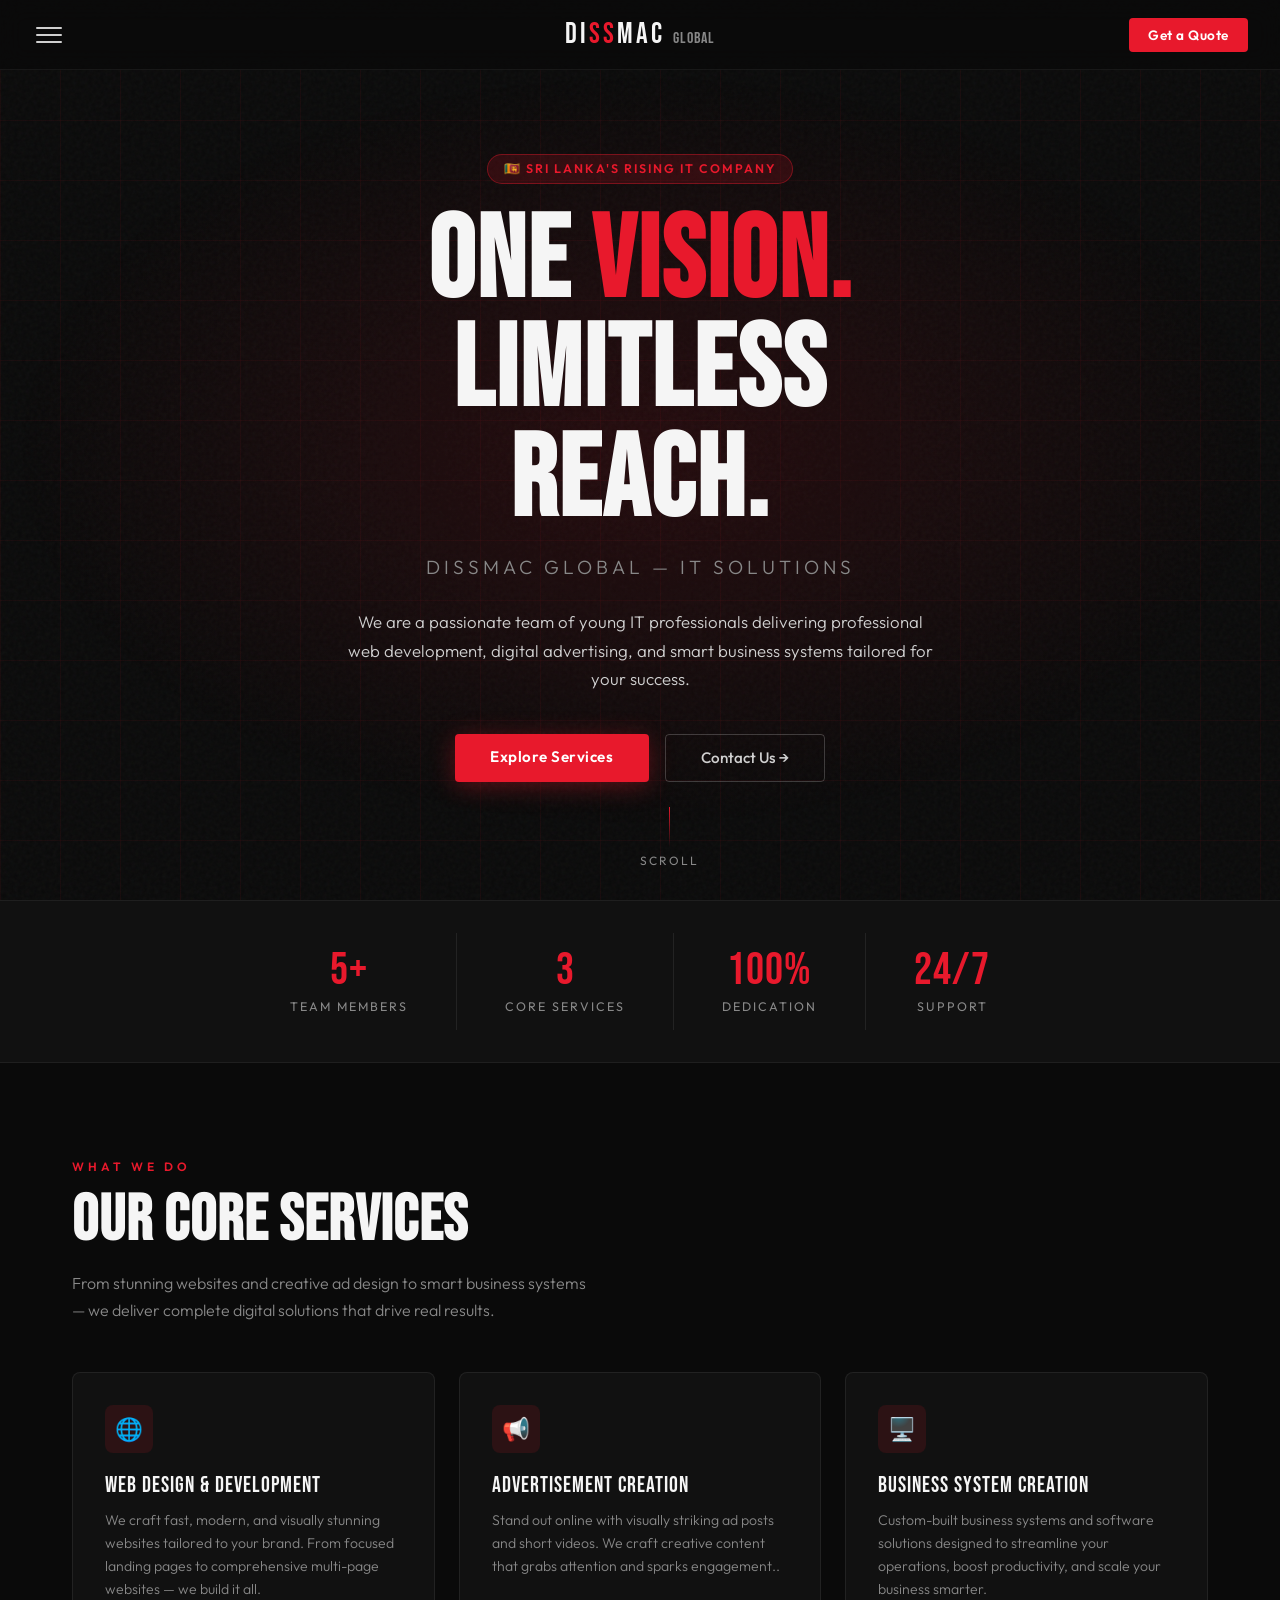
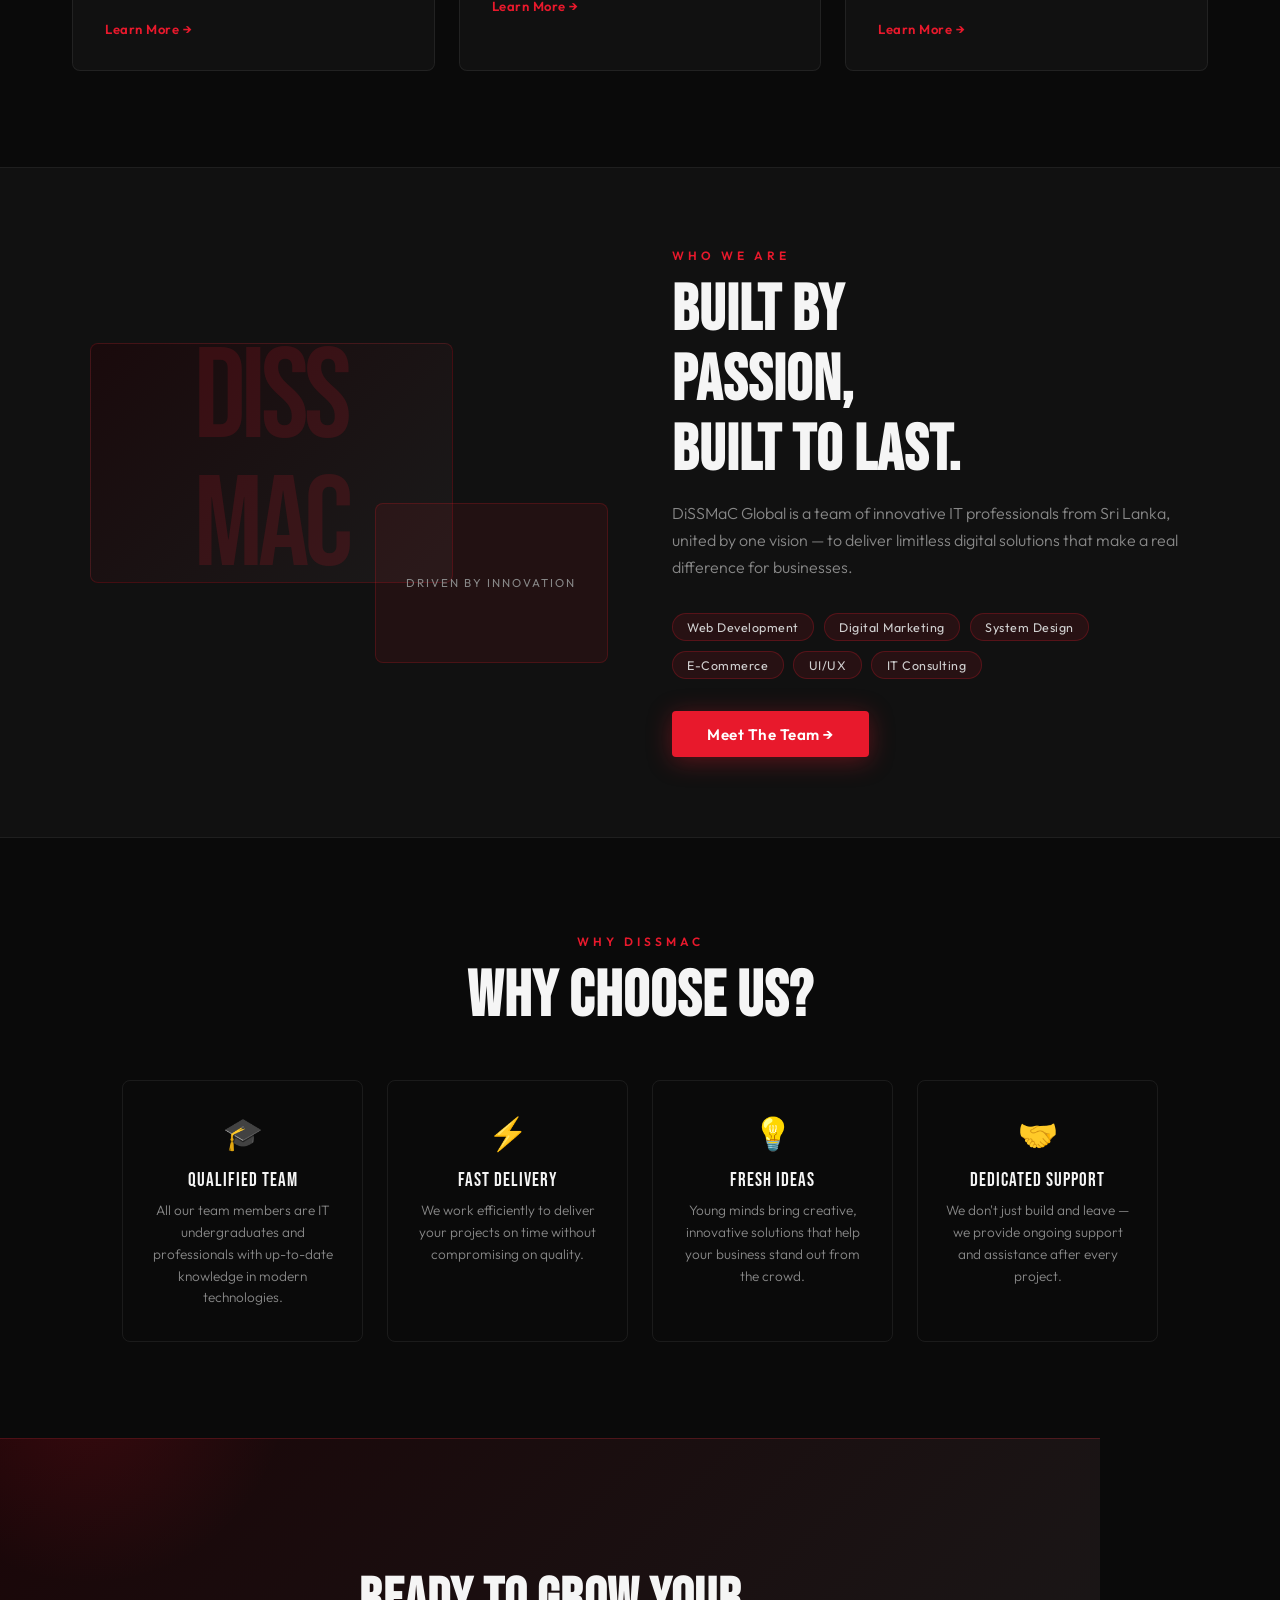
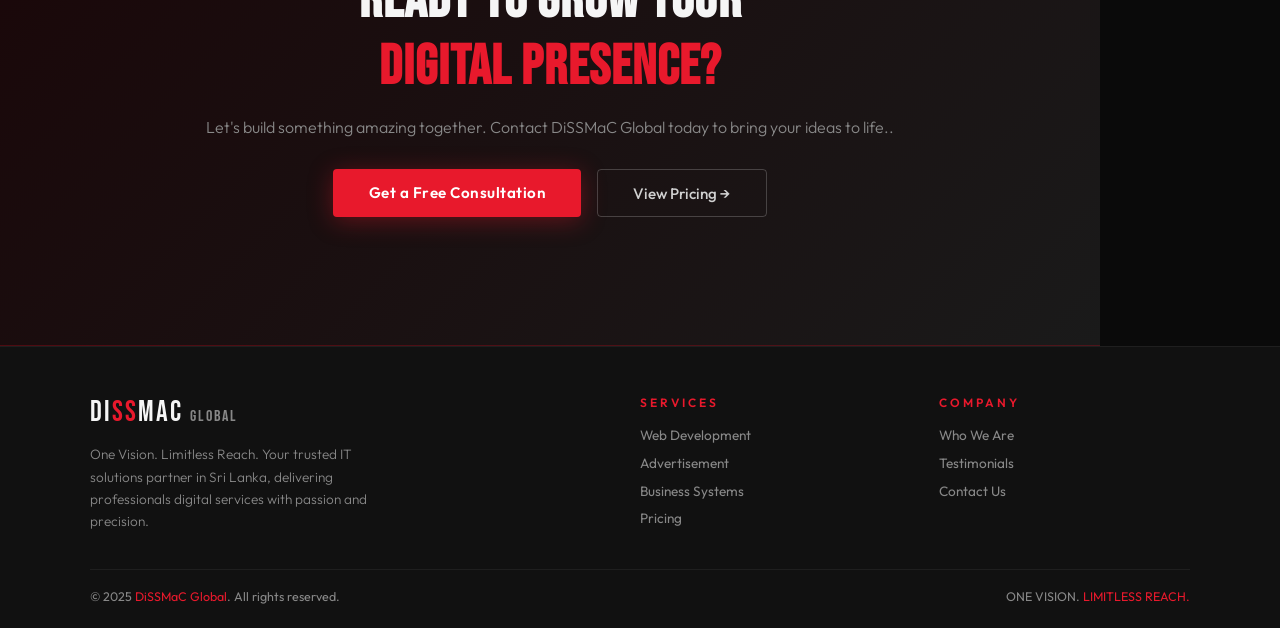
==== index.html @ d6537b53 "Rename dissmac_homepage.html to index.html" ====
<!DOCTYPE html>
<html lang="en">
<head>
  <meta charset="UTF-8" />
  <meta name="viewport" content="width=device-width, initial-scale=1.0"/>
  <title>DiSSMaC Global — One Vision. Limitless Reach.</title>
  <link href="https://fonts.googleapis.com/css2?family=Bebas+Neue&family=Outfit:wght@300;400;500;600;700&display=swap" rel="stylesheet"/>
  <style>
    /* ── VARIABLES ── */
    :root {
      --red:       #e8192c;
      --red-dim:   #a01020;
      --dark:      #0a0a0a;
      --dark2:     #111111;
      --dark3:     #1a1a1a;
      --grey:      #888888;
      --light:     #d0d0d0;
      --white:     #f5f5f5;
      --sidebar-w: 300px;
      --font-head: 'Bebas Neue', sans-serif;
      --font-body: 'Outfit', sans-serif;
    }

    /* ── RESET ── */
    *, *::before, *::after { margin:0; padding:0; box-sizing:border-box; }
    html { scroll-behavior: smooth; }
    body {
      background: var(--dark);
      color: var(--light);
      font-family: var(--font-body);
      overflow-x: hidden;
    }
    a { text-decoration: none; color: inherit; }

    /* ── NOISE OVERLAY ── */
    body::before {
      content:'';
      position:fixed; inset:0;
      background-image: url("data:image/svg+xml,%3Csvg viewBox='0 0 256 256' xmlns='http://www.w3.org/2000/svg'%3E%3Cfilter id='n'%3E%3CfeTurbulence type='fractalNoise' baseFrequency='0.9' numOctaves='4' stitchTiles='stitch'/%3E%3C/filter%3E%3Crect width='100%25' height='100%25' filter='url(%23n)' opacity='0.04'/%3E%3C/svg%3E");
      pointer-events:none; z-index:0;
    }

    /* ════════════════════════════
       SIDEBAR / HAMBURGER MENU
    ════════════════════════════ */
    #sidebar-overlay {
      position:fixed; inset:0;
      background: rgba(0,0,0,0.6);
      backdrop-filter: blur(4px);
      opacity:0; pointer-events:none;
      transition: opacity .35s ease;
      z-index: 900;
    }
    #sidebar-overlay.active { opacity:1; pointer-events:all; }

    #sidebar {
      position: fixed;
      top:0; left:0;
      width: var(--sidebar-w);
      height: 100vh;
      background: var(--dark2);
      border-right: 1px solid rgba(232,25,44,.25);
      z-index: 1000;
      transform: translateX(-100%);
      transition: transform .4s cubic-bezier(.77,0,.18,1);
      display:flex; flex-direction:column;
      padding: 0 0 2rem 0;
      overflow-y: auto;
    }
    #sidebar.open { transform: translateX(0); }

    .sidebar-header {
      padding: 1.4rem 1.5rem;
      border-bottom: 1px solid rgba(255,255,255,.07);
      display:flex; align-items:center; justify-content:space-between;
    }
    .sidebar-logo {
      font-family: var(--font-head);
      font-size: 1.6rem;
      letter-spacing: 2px;
      color: var(--white);
    }
    .sidebar-logo span { color: var(--red); }

    #close-btn {
      background:none; border:none; cursor:pointer;
      color: var(--grey); font-size:1.5rem;
      transition: color .2s;
    }
    #close-btn:hover { color: var(--red); }

    .nav-list {
      list-style:none;
      padding: 1rem 0;
      flex:1;
    }
    .nav-list li { position:relative; }

    .nav-link {
      display:flex; align-items:center; justify-content:space-between;
      padding: .85rem 1.5rem;
      font-size: .95rem;
      font-weight: 500;
      letter-spacing: .5px;
      color: var(--light);
      transition: background .2s, color .2s, padding-left .2s;
      cursor:pointer;
    }
    .nav-link:hover {
      background: rgba(232,25,44,.08);
      color: var(--red);
      padding-left: 2rem;
    }
    .nav-link .arrow {
      font-size: .7rem;
      transition: transform .3s;
      color: var(--grey);
    }
    .nav-link.active-parent .arrow { transform: rotate(90deg); color: var(--red); }

    /* sub-menu */
    .sub-menu {
      list-style:none;
      max-height:0; overflow:hidden;
      transition: max-height .35s ease;
      background: rgba(0,0,0,.3);
    }
    .sub-menu.open { max-height: 200px; }
    .sub-menu li a {
      display:block;
      padding: .65rem 1.5rem .65rem 2.5rem;
      font-size:.875rem;
      color: var(--grey);
      transition: color .2s, padding-left .2s;
      position:relative;
    }
    .sub-menu li a::before {
      content:'›';
      position:absolute; left:1.5rem;
      color: var(--red-dim);
    }
    .sub-menu li a:hover { color: var(--red); padding-left: 3rem; }

    .nav-divider {
      height:1px;
      background: rgba(255,255,255,.06);
      margin: .5rem 1.5rem;
    }

    /* ════════════════════════════
       TOP NAVBAR
    ════════════════════════════ */
    #topbar {
      position: fixed; top:0; left:0; right:0;
      height: 70px;
      background: rgba(10,10,10,.92);
      backdrop-filter: blur(12px);
      border-bottom: 1px solid rgba(255,255,255,.06);
      display:flex; align-items:center; justify-content:space-between;
      padding: 0 2rem;
      z-index: 800;
    }

    #hamburger {
      background:none; border:none; cursor:pointer;
      display:flex; flex-direction:column; gap:5px;
      padding: 4px;
    }
    #hamburger span {
      display:block; width:26px; height:2px;
      background: var(--light);
      border-radius:2px;
      transition: transform .3s, opacity .3s, background .3s;
    }
    #hamburger:hover span { background: var(--red); }
    #hamburger.open span:nth-child(1) { transform: translateY(7px) rotate(45deg); }
    #hamburger.open span:nth-child(2) { opacity:0; }
    #hamburger.open span:nth-child(3) { transform: translateY(-7px) rotate(-45deg); }

    .topbar-logo {
      position:absolute; left:50%; transform:translateX(-50%);
      font-family: var(--font-head);
      font-size: 1.8rem;
      letter-spacing: 3px;
      color: var(--white);
    }
    .topbar-logo span { color: var(--red); }

    .topbar-cta {
      background: var(--red);
      color: #fff;
      padding: .5rem 1.2rem;
      border-radius: 4px;
      font-size:.85rem;
      font-weight:600;
      letter-spacing:.5px;
      transition: background .2s, transform .2s;
    }
    .topbar-cta:hover { background: #c0101f; transform:scale(1.04); }

    /* ════════════════════════════
       HERO SECTION
    ════════════════════════════ */
    #hero {
      min-height: 100vh;
      display:flex; align-items:center; justify-content:center;
      position:relative;
      padding: 100px 2rem 4rem;
      overflow:hidden;
    }

    /* animated grid background */
    #hero::before {
      content:'';
      position:absolute; inset:0;
      background-image:
        linear-gradient(rgba(232,25,44,.06) 1px, transparent 1px),
        linear-gradient(90deg, rgba(232,25,44,.06) 1px, transparent 1px);
      background-size: 60px 60px;
      animation: gridMove 20s linear infinite;
    }
    @keyframes gridMove {
      0%   { background-position: 0 0; }
      100% { background-position: 60px 60px; }
    }

    /* radial glow */
    #hero::after {
      content:'';
      position:absolute; inset:0;
      background: radial-gradient(ellipse 70% 60% at 50% 50%,
        rgba(232,25,44,.12) 0%, transparent 70%);
      pointer-events:none;
    }

    .hero-inner {
      position:relative; z-index:2;
      text-align:center;
      max-width: 900px;
    }

    .hero-badge {
      display:inline-block;
      background: rgba(232,25,44,.15);
      border: 1px solid rgba(232,25,44,.4);
      color: var(--red);
      font-size:.78rem;
      font-weight:600;
      letter-spacing:2px;
      text-transform:uppercase;
      padding:.4rem 1rem;
      border-radius:20px;
      margin-bottom:1.5rem;
      animation: fadeUp .8s .1s both;
    }

    .hero-title {
      font-family: var(--font-head);
      font-size: clamp(3.5rem, 9vw, 8rem);
      line-height: .95;
      letter-spacing: 2px;
      color: var(--white);
      animation: fadeUp .8s .2s both;
    }
    .hero-title .red { color: var(--red); }

    .hero-sub {
      margin-top: 1.2rem;
      font-size: clamp(.95rem, 2vw, 1.2rem);
      color: var(--grey);
      font-weight:300;
      letter-spacing:4px;
      text-transform:uppercase;
      animation: fadeUp .8s .35s both;
    }

    .hero-desc {
      margin-top: 1.8rem;
      font-size: 1.05rem;
      color: var(--light);
      max-width:600px;
      margin-left:auto; margin-right:auto;
      line-height:1.7;
      font-weight:300;
      animation: fadeUp .8s .5s both;
    }

    .hero-btns {
      margin-top: 2.5rem;
      display:flex; gap:1rem; justify-content:center; flex-wrap:wrap;
      animation: fadeUp .8s .65s both;
    }
    .btn-primary {
      background: var(--red);
      color:#fff;
      padding:.85rem 2.2rem;
      border-radius:4px;
      font-weight:600;
      font-size:.95rem;
      letter-spacing:.5px;
      transition: background .2s, transform .2s, box-shadow .2s;
      box-shadow: 0 4px 24px rgba(232,25,44,.35);
    }
    .btn-primary:hover {
      background:#c0101f;
      transform:translateY(-3px);
      box-shadow: 0 8px 32px rgba(232,25,44,.5);
    }
    .btn-outline {
      border: 1px solid rgba(255,255,255,.2);
      color: var(--light);
      padding:.85rem 2.2rem;
      border-radius:4px;
      font-weight:500;
      font-size:.95rem;
      transition: border-color .2s, color .2s, transform .2s;
    }
    .btn-outline:hover {
      border-color: var(--red);
      color: var(--red);
      transform:translateY(-3px);
    }

    .hero-scroll {
      position:absolute; bottom:2rem; left:50%; transform:translateX(-50%);
      display:flex; flex-direction:column; align-items:center; gap:.4rem;
      color: var(--grey); font-size:.75rem; letter-spacing:2px;
      text-transform:uppercase;
      animation: fadeUp 1s 1s both;
    }
    .scroll-line {
      width:1px; height:40px;
      background: linear-gradient(var(--red), transparent);
      animation: scrollPulse 2s infinite;
    }
    @keyframes scrollPulse {
      0%,100% { opacity:.4; } 50% { opacity:1; }
    }

    /* ════════════════════════════
       STATS BAR
    ════════════════════════════ */
    #stats {
      background: var(--dark2);
      border-top: 1px solid rgba(255,255,255,.06);
      border-bottom: 1px solid rgba(255,255,255,.06);
      padding: 2rem;
      display:flex; justify-content:center; flex-wrap:wrap; gap:0;
    }
    .stat-item {
      text-align:center;
      padding: 1rem 3rem;
      border-right: 1px solid rgba(255,255,255,.08);
    }
    .stat-item:last-child { border-right:none; }
    .stat-num {
      font-family: var(--font-head);
      font-size:2.8rem;
      color: var(--red);
      letter-spacing:1px;
      line-height:1;
    }
    .stat-label {
      font-size:.78rem;
      color: var(--grey);
      letter-spacing:2px;
      text-transform:uppercase;
      margin-top:.3rem;
    }

    /* ════════════════════════════
       SERVICES SECTION
    ════════════════════════════ */
    #services {
      padding: 6rem 2rem;
      max-width:1200px;
      margin:0 auto;
    }

    .section-label {
      font-size:.75rem;
      letter-spacing:4px;
      text-transform:uppercase;
      color: var(--red);
      font-weight:600;
      margin-bottom:.8rem;
    }
    .section-title {
      font-family: var(--font-head);
      font-size: clamp(2.5rem,5vw,4rem);
      color: var(--white);
      letter-spacing:1px;
      line-height:1.1;
      margin-bottom:.8rem;
    }
    .section-desc {
      color: var(--grey);
      max-width:520px;
      line-height:1.7;
      font-weight:300;
      margin-bottom:3rem;
    }

    .services-grid {
      display:grid;
      grid-template-columns: repeat(auto-fit, minmax(280px,1fr));
      gap:1.5rem;
    }

    .service-card {
      background: var(--dark2);
      border: 1px solid rgba(255,255,255,.07);
      border-radius:8px;
      padding:2rem;
      position:relative;
      overflow:hidden;
      transition: transform .3s, border-color .3s, box-shadow .3s;
      cursor:default;
    }
    .service-card::before {
      content:'';
      position:absolute; top:0; left:0; right:0; height:2px;
      background: linear-gradient(90deg, var(--red), transparent);
      transform: scaleX(0); transform-origin:left;
      transition: transform .3s;
    }
    .service-card:hover {
      transform:translateY(-6px);
      border-color: rgba(232,25,44,.3);
      box-shadow: 0 12px 40px rgba(0,0,0,.4);
    }
    .service-card:hover::before { transform:scaleX(1); }

    .service-icon {
      width:48px; height:48px;
      background: rgba(232,25,44,.12);
      border-radius:8px;
      display:flex; align-items:center; justify-content:center;
      font-size:1.4rem;
      margin-bottom:1.2rem;
      transition: background .3s;
    }
    .service-card:hover .service-icon { background: rgba(232,25,44,.25); }

    .service-name {
      font-family: var(--font-head);
      font-size:1.4rem;
      letter-spacing:1px;
      color: var(--white);
      margin-bottom:.6rem;
    }
    .service-text {
      font-size:.88rem;
      color: var(--grey);
      line-height:1.65;
      font-weight:300;
    }
    .service-link {
      display:inline-flex; align-items:center; gap:.4rem;
      margin-top:1.2rem;
      font-size:.82rem;
      color: var(--red);
      font-weight:600;
      letter-spacing:.5px;
      transition: gap .2s;
    }
    .service-link:hover { gap:.8rem; }

    /* ════════════════════════════
       ABOUT / TEAM STRIP
    ════════════════════════════ */
    #about {
      background: var(--dark2);
      border-top: 1px solid rgba(255,255,255,.06);
      border-bottom: 1px solid rgba(255,255,255,.06);
      padding: 5rem 2rem;
    }
    .about-inner {
      max-width:1100px; margin:0 auto;
      display:grid; grid-template-columns:1fr 1fr; gap:4rem; align-items:center;
    }
    @media(max-width:700px){ .about-inner{ grid-template-columns:1fr; gap:2rem; } }

    .about-visual {
      position:relative; height:320px;
    }
    .about-box {
      position:absolute;
      background: var(--dark3);
      border:1px solid rgba(232,25,44,.2);
      border-radius:8px;
    }
    .about-box-1 {
      width:70%; height:75%;
      top:0; left:0;
      background: linear-gradient(135deg, #1a0a0c, #1a1a1a);
      display:flex; align-items:center; justify-content:center;
    }
    .about-box-1 .big-d {
      font-family:var(--font-head);
      font-size:8rem;
      color: rgba(232,25,44,.15);
      letter-spacing:-5px;
      line-height:1;
    }
    .about-box-2 {
      width:45%; height:50%;
      bottom:0; right:0;
      background: rgba(232,25,44,.08);
      display:flex; flex-direction:column;
      align-items:center; justify-content:center; gap:.3rem;
    }
    .about-box-2 .num {
      font-family:var(--font-head);
      font-size:3rem; color:var(--red);
    }
    .about-box-2 .txt {
      font-size:.72rem; color:var(--grey);
      letter-spacing:2px; text-transform:uppercase;
    }

    .about-content .section-desc { margin-bottom:2rem; }
    .about-tags {
      display:flex; flex-wrap:wrap; gap:.6rem;
    }
    .tag {
      background: rgba(232,25,44,.1);
      border:1px solid rgba(232,25,44,.25);
      color: var(--light);
      padding:.35rem .9rem;
      border-radius:20px;
      font-size:.78rem;
      letter-spacing:.5px;
    }

    /* ════════════════════════════
       WHY US
    ════════════════════════════ */
    #why {
      padding: 6rem 2rem;
      max-width:1100px; margin:0 auto;
      text-align:center;
    }
    .why-grid {
      display:grid;
      grid-template-columns: repeat(auto-fit, minmax(220px,1fr));
      gap:1.5rem;
      margin-top:3rem;
    }
    .why-card {
      padding:2rem 1.5rem;
      border:1px solid rgba(255,255,255,.07);
      border-radius:8px;
      transition: border-color .3s, background .3s;
    }
    .why-card:hover {
      border-color: rgba(232,25,44,.3);
      background: rgba(232,25,44,.04);
    }
    .why-icon { font-size:2rem; margin-bottom:1rem; }
    .why-title {
      font-family:var(--font-head);
      font-size:1.2rem; letter-spacing:1px;
      color:var(--white); margin-bottom:.5rem;
    }
    .why-text { font-size:.85rem; color:var(--grey); line-height:1.6; font-weight:300; }

    /* ════════════════════════════
       CTA BANNER
    ════════════════════════════ */
    #cta {
      margin: 0 2rem 6rem;
      max-width:1100px;
      margin-left:auto; margin-right:auto;
      background: linear-gradient(135deg, #1a0608, #1a1a1a);
      border:1px solid rgba(232,25,44,.25);
      border-radius:12px;
      padding:4rem 3rem;
      text-align:center;
      position:relative; overflow:hidden;
    }
    #cta::before {
      content:'';
      position:absolute; top:-50%; left:-10%;
      width:400px; height:400px;
      background: radial-gradient(circle, rgba(232,25,44,.15), transparent 70%);
      pointer-events:none;
    }
    .cta-title {
      font-family:var(--font-head);
      font-size:clamp(2rem,5vw,3.5rem);
      color:var(--white);
      letter-spacing:1px;
      margin-bottom:1rem;
      position:relative; z-index:1;
    }
    .cta-sub {
      color:var(--grey); font-size:1rem;
      font-weight:300; margin-bottom:2rem;
      position:relative; z-index:1;
    }

    /* ════════════════════════════
       FOOTER
    ════════════════════════════ */
    footer {
      background: var(--dark2);
      border-top:1px solid rgba(255,255,255,.06);
      padding:3rem 2rem 1.5rem;
    }
    .footer-inner {
      max-width:1100px; margin:0 auto;
      display:grid; grid-template-columns:2fr 1fr 1fr; gap:3rem;
    }
    @media(max-width:650px){ .footer-inner{ grid-template-columns:1fr; gap:2rem; } }

    .footer-brand .brand-name {
      font-family:var(--font-head);
      font-size:1.8rem; letter-spacing:2px; color:var(--white);
    }
    .footer-brand .brand-name span { color:var(--red); }
    .footer-brand p {
      margin-top:.8rem; font-size:.85rem;
      color:var(--grey); line-height:1.65; font-weight:300;
      max-width:300px;
    }
    .footer-col h4 {
      font-size:.75rem; letter-spacing:3px;
      text-transform:uppercase; color:var(--red);
      margin-bottom:1rem; font-weight:600;
    }
    .footer-col ul { list-style:none; }
    .footer-col ul li {
      margin-bottom:.6rem;
    }
    .footer-col ul li a {
      font-size:.85rem; color:var(--grey);
      transition: color .2s, padding-left .2s;
      display:block;
    }
    .footer-col ul li a:hover { color:var(--red); padding-left:6px; }

    .footer-bottom {
      max-width:1100px; margin:2rem auto 0;
      border-top:1px solid rgba(255,255,255,.06);
      padding-top:1.2rem;
      display:flex; justify-content:space-between; flex-wrap:wrap; gap:1rem;
      font-size:.78rem; color:var(--grey);
    }
    .footer-bottom span { color:var(--red); }

    /* ════════════════════════════
       ANIMATIONS
    ════════════════════════════ */
    @keyframes fadeUp {
      from { opacity:0; transform:translateY(24px); }
      to   { opacity:1; transform:translateY(0); }
    }

    /* ════════════════════════════
       RESPONSIVE
    ════════════════════════════ */
    @media(max-width:480px){
      .stat-item { padding:.8rem 1.5rem; }
      #cta { padding:2.5rem 1.5rem; }
      .topbar-logo { font-size:1.4rem; }
    }
  </style>
</head>
<body>

  <!-- ══ SIDEBAR OVERLAY ══ -->
  <div id="sidebar-overlay" onclick="closeSidebar()"></div>

  <!-- ══ SIDEBAR ══ -->
  <nav id="sidebar">
    <div class="sidebar-header">
      <div class="sidebar-logo">Di<span>SS</span>MaC</div>
      <button id="close-btn" onclick="closeSidebar()">✕</button>
    </div>

    <ul class="nav-list">
      <li>
        <a href="#hero" class="nav-link" onclick="closeSidebar()">
          <span>🏠 Home</span>
        </a>
      </li>
      <li>
        <a href="#about" class="nav-link" onclick="closeSidebar()">
          <span>👥 Who We Are</span>
        </a>
      </li>

      <div class="nav-divider"></div>

      <!-- Services with submenu -->
      <li>
        <div class="nav-link" onclick="toggleServices(this)">
          <span>⚙️ Services</span>
          <span class="arrow">›</span>
        </div>
        <ul class="sub-menu" id="services-sub">
          <li><a href="web-development.html" onclick="closeSidebar()">🌐 Website Design & Development</a></li>
          <li><a href="advertisement.html" onclick="closeSidebar()">📢 Advertisement Creation</a></li>
          <li><a href="business-systems.html" onclick="closeSidebar()">🖥️ Business System Creation</a></li>
        </ul>
      </li>

      <div class="nav-divider"></div>

      <li>
        <a href="testimonials.html" class="nav-link" onclick="closeSidebar()">
          <span>⭐ Testimonials</span>
        </a>
      </li>
      <li>
        <a href="pricing.html" class="nav-link" onclick="closeSidebar()">
          <span>💰 Pricing</span>
        </a>
      </li>
      <li>
        <a href="contact.html" class="nav-link" onclick="closeSidebar()">
          <span>📩 Contact Us</span>
        </a>
      </li>
    </ul>

    <!-- Sidebar footer -->
    <div style="padding:1.2rem 1.5rem; border-top:1px solid rgba(255,255,255,.07);">
      <p style="font-size:.72rem; color:var(--grey); letter-spacing:1px; text-transform:uppercase; margin-bottom:.5rem;">ONE VISION. LIMITLESS REACH.</p>
      <p style="font-size:.75rem; color:var(--grey);">📞 [Your Phone Number]</p>
    </div>
  </nav>

  <!-- ══ TOP BAR ══ -->
  <header id="topbar">
    <button id="hamburger" onclick="toggleSidebar()" aria-label="Menu">
      <span></span><span></span><span></span>
    </button>
    <div class="topbar-logo">Di<span>SS</span>MaC <span style="color:var(--grey);font-size:1rem;letter-spacing:1px;">GLOBAL</span></div>
    <a href="contact.html" class="topbar-cta">Get a Quote</a>
  </header>

  <!-- ══ HERO ══ -->
  <section id="hero">
    <div class="hero-inner">
      <div class="hero-badge">🇱🇰 Sri Lanka's Rising IT Company</div>
      <h1 class="hero-title">
        ONE <span class="red">VISION.</span><br>LIMITLESS<br>REACH.
      </h1>
      <p class="hero-sub">DiSSMaC Global — IT Solutions</p>
      <p class="hero-desc">
        We are a passionate team of young IT professionals delivering 
        professional web development, digital advertising, and smart 
        business systems tailored for your success.
      </p>
      <div class="hero-btns">
        <a href="#services" class="btn-primary">Explore Services</a>
        <a href="contact.html" class="btn-outline">Contact Us →</a>
      </div>
    </div>
    <div class="hero-scroll">
      <div class="scroll-line"></div>
      <span>Scroll</span>
    </div>
  </section>

  <!-- ══ STATS ══ -->
  <section id="stats">
    <div class="stat-item">
      <div class="stat-num">5+</div>
      <div class="stat-label">Team Members</div>
    </div>
    <div class="stat-item">
      <div class="stat-num">3</div>
      <div class="stat-label">Core Services</div>
    </div>
    <div class="stat-item">
      <div class="stat-num">100%</div>
      <div class="stat-label">Dedication</div>
    </div>
    <div class="stat-item">
      <div class="stat-num">24/7</div>
      <div class="stat-label">Support</div>
    </div>
  </section>

  <!-- ══ SERVICES ══ -->
  <section id="services">
    <p class="section-label">What We Do</p>
    <h2 class="section-title">Our Core Services</h2>
    <p class="section-desc">From stunning websites and creative ad design to smart business systems — we deliver complete digital solutions that drive real results.</p>

    <div class="services-grid">
      <div class="service-card">
        <div class="service-icon">🌐</div>
        <div class="service-name">Web Design & Development</div>
        <p class="service-text">We craft fast, modern, and visually stunning websites tailored to your brand. From focused landing pages to comprehensive multi-page websites — we build it all.</p>
        <a href="web-development.html" class="service-link">Learn More →</a>
      </div>
      <div class="service-card">
        <div class="service-icon">📢</div>
        <div class="service-name">Advertisement Creation</div>
        <p class="service-text">Stand out online with visually striking ad posts and short videos. We craft creative content that grabs attention and sparks engagement..</p>
        <a href="advertisement.html" class="service-link">Learn More →</a>
      </div>
      <div class="service-card">
        <div class="service-icon">🖥️</div>
        <div class="service-name">Business System Creation</div>
        <p class="service-text">Custom-built business systems and software solutions designed to streamline your operations, boost productivity, and scale your business smarter.</p>
        <a href="business-systems.html" class="service-link">Learn More →</a>
      </div>
    </div>
  </section>

  <!-- ══ ABOUT STRIP ══ -->
  <section id="about">
    <div class="about-inner">
      <div class="about-visual">
        <div class="about-box about-box-1">
          <div class="big-d">DiSS<br>MaC</div>
        </div>
        <div class="about-box about-box-2">
          <div class="txt">Driven by Innovation</div>
        </div>
      </div>
      <div class="about-content">
        <p class="section-label">Who We Are</p>
        <h2 class="section-title">Built by<br>Passion,<br>Built to Last.</h2>
        <p class="section-desc">DiSSMaC Global is a team of innovative IT professionals from Sri Lanka, united by one vision — to deliver limitless digital solutions that make a real difference for businesses.</p>
        <div class="about-tags">
          <span class="tag">Web Development</span>
          <span class="tag">Digital Marketing</span>
          <span class="tag">System Design</span>
          <span class="tag">E-Commerce</span>
          <span class="tag">UI/UX</span>
          <span class="tag">IT Consulting</span>
        </div>
        <a href="who-we-are.html" class="btn-primary" style="display:inline-block;margin-top:2rem;">Meet The Team →</a>
      </div>
    </div>
  </section>

  <!-- ══ WHY US ══ -->
  <section id="why">
    <p class="section-label">Why DiSSMaC</p>
    <h2 class="section-title">Why Choose Us?</h2>
    <div class="why-grid">
      <div class="why-card">
        <div class="why-icon">🎓</div>
        <div class="why-title">Qualified Team</div>
        <p class="why-text">All our team members are IT undergraduates and professionals with up-to-date knowledge in modern technologies.</p>
      </div>
      <div class="why-card">
        <div class="why-icon">⚡</div>
        <div class="why-title">Fast Delivery</div>
        <p class="why-text">We work efficiently to deliver your projects on time without compromising on quality.</p>
      </div>
      <div class="why-card">
        <div class="why-icon">💡</div>
        <div class="why-title">Fresh Ideas</div>
        <p class="why-text">Young minds bring creative, innovative solutions that help your business stand out from the crowd.</p>
      </div>
      <div class="why-card">
        <div class="why-icon">🤝</div>
        <div class="why-title">Dedicated Support</div>
        <p class="why-text">We don't just build and leave — we provide ongoing support and assistance after every project.</p>
      </div>
    </div>
  </section>

  <!-- ══ CTA ══ -->
  <section id="cta" style="margin-bottom:0; border-radius:0; border-left:none; border-right:none; margin:0;">
    <div style="max-width:1100px;margin:0 auto;padding:4rem 2rem;text-align:center;position:relative;z-index:1;">
      <h2 class="cta-title">Ready to Grow Your<br><span style="color:var(--red)">Digital Presence?</span></h2>
      <p class="cta-sub">Let's build something amazing together. Contact DiSSMaC Global today to bring your ideas to life..</p>
      <div style="display:flex;gap:1rem;justify-content:center;flex-wrap:wrap;">
        <a href="contact.html" class="btn-primary">Get a Free Consultation</a>
        <a href="pricing.html" class="btn-outline">View Pricing →</a>
      </div>
    </div>
  </section>

  <!-- ══ FOOTER ══ -->
  <footer>
    <div class="footer-inner">
      <div class="footer-brand">
        <div class="brand-name">Di<span>SS</span>MaC <span style="color:var(--grey);font-size:1rem;">Global</span></div>
        <p>One Vision. Limitless Reach. Your trusted IT solutions partner in Sri Lanka, delivering professionals digital services with passion and precision.</p>
      </div>
      <div class="footer-col">
        <h4>Services</h4>
        <ul>
          <li><a href="web-development.html">Web Development</a></li>
          <li><a href="advertisement.html">Advertisement</a></li>
          <li><a href="business-systems.html">Business Systems</a></li>
          <li><a href="pricing.html">Pricing</a></li>
        </ul>
      </div>
      <div class="footer-col">
        <h4>Company</h4>
        <ul>
          <li><a href="who-we-are.html">Who We Are</a></li>
          <li><a href="testimonials.html">Testimonials</a></li>
          <li><a href="contact.html">Contact Us</a></li>
        </ul>
      </div>
    </div>
    <div class="footer-bottom">
      <p>© 2025 <span>DiSSMaC Global</span>. All rights reserved.</p>
      <p>ONE VISION. <span>LIMITLESS REACH.</span></p>
    </div>
  </footer>

  <!-- ══ SCRIPTS ══ -->
  <script>
    /* — Sidebar toggle — */
    function toggleSidebar() {
      const sidebar  = document.getElementById('sidebar');
      const overlay  = document.getElementById('sidebar-overlay');
      const burger   = document.getElementById('hamburger');
      sidebar.classList.toggle('open');
      overlay.classList.toggle('active');
      burger.classList.toggle('open');
    }
    function closeSidebar() {
      document.getElementById('sidebar').classList.remove('open');
      document.getElementById('sidebar-overlay').classList.remove('active');
      document.getElementById('hamburger').classList.remove('open');
    }

    /* — Services submenu — */
    function toggleServices(el) {
      const sub = document.getElementById('services-sub');
      sub.classList.toggle('open');
      el.classList.toggle('active-parent');
    }

    /* — Smooth scroll for internal anchors — */
    document.querySelectorAll('a[href^="#"]').forEach(a => {
      a.addEventListener('click', e => {
        e.preventDefault();
        const target = document.querySelector(a.getAttribute('href'));
        if (target) target.scrollIntoView({ behavior:'smooth' });
      });
    });

    /* — Topbar shadow on scroll — */
    window.addEventListener('scroll', () => {
      const tb = document.getElementById('topbar');
      tb.style.boxShadow = window.scrollY > 40
        ? '0 4px 30px rgba(0,0,0,.6)' : 'none';
    });
  </script>
</body>
</html>
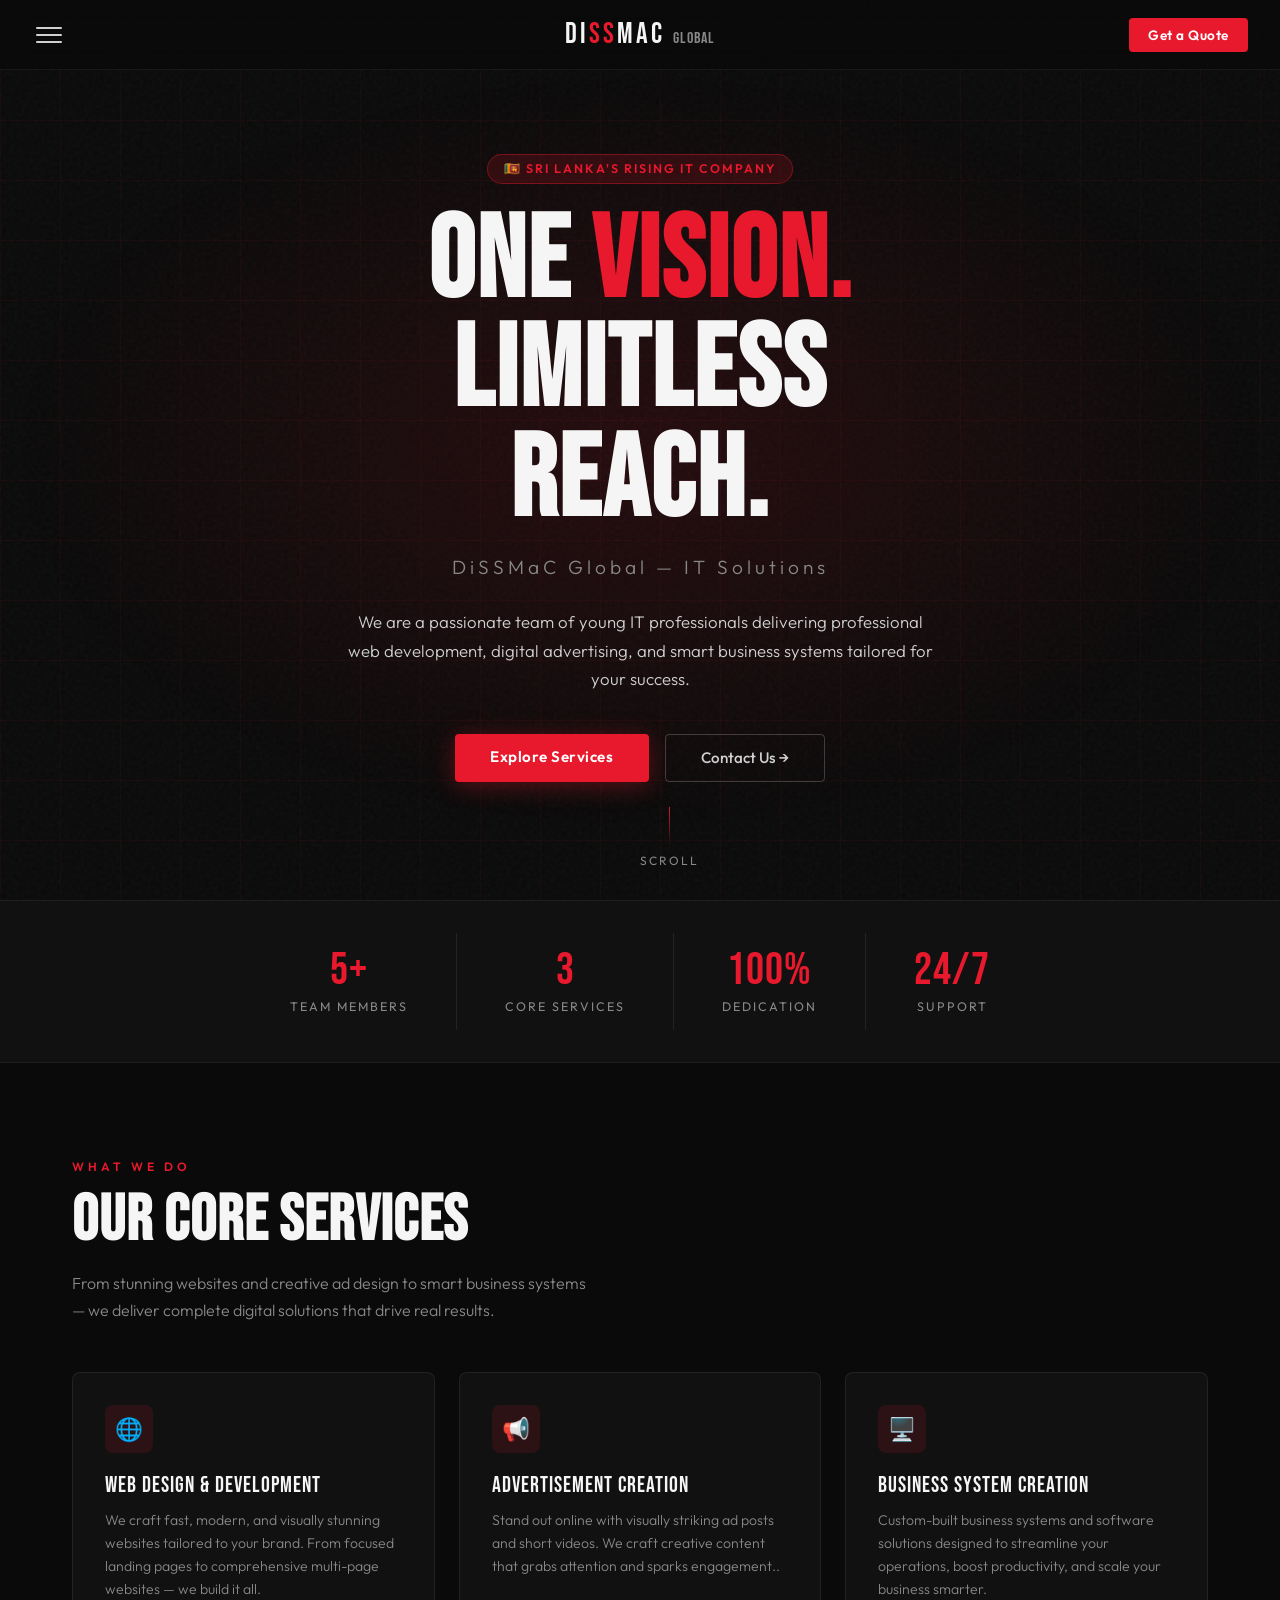
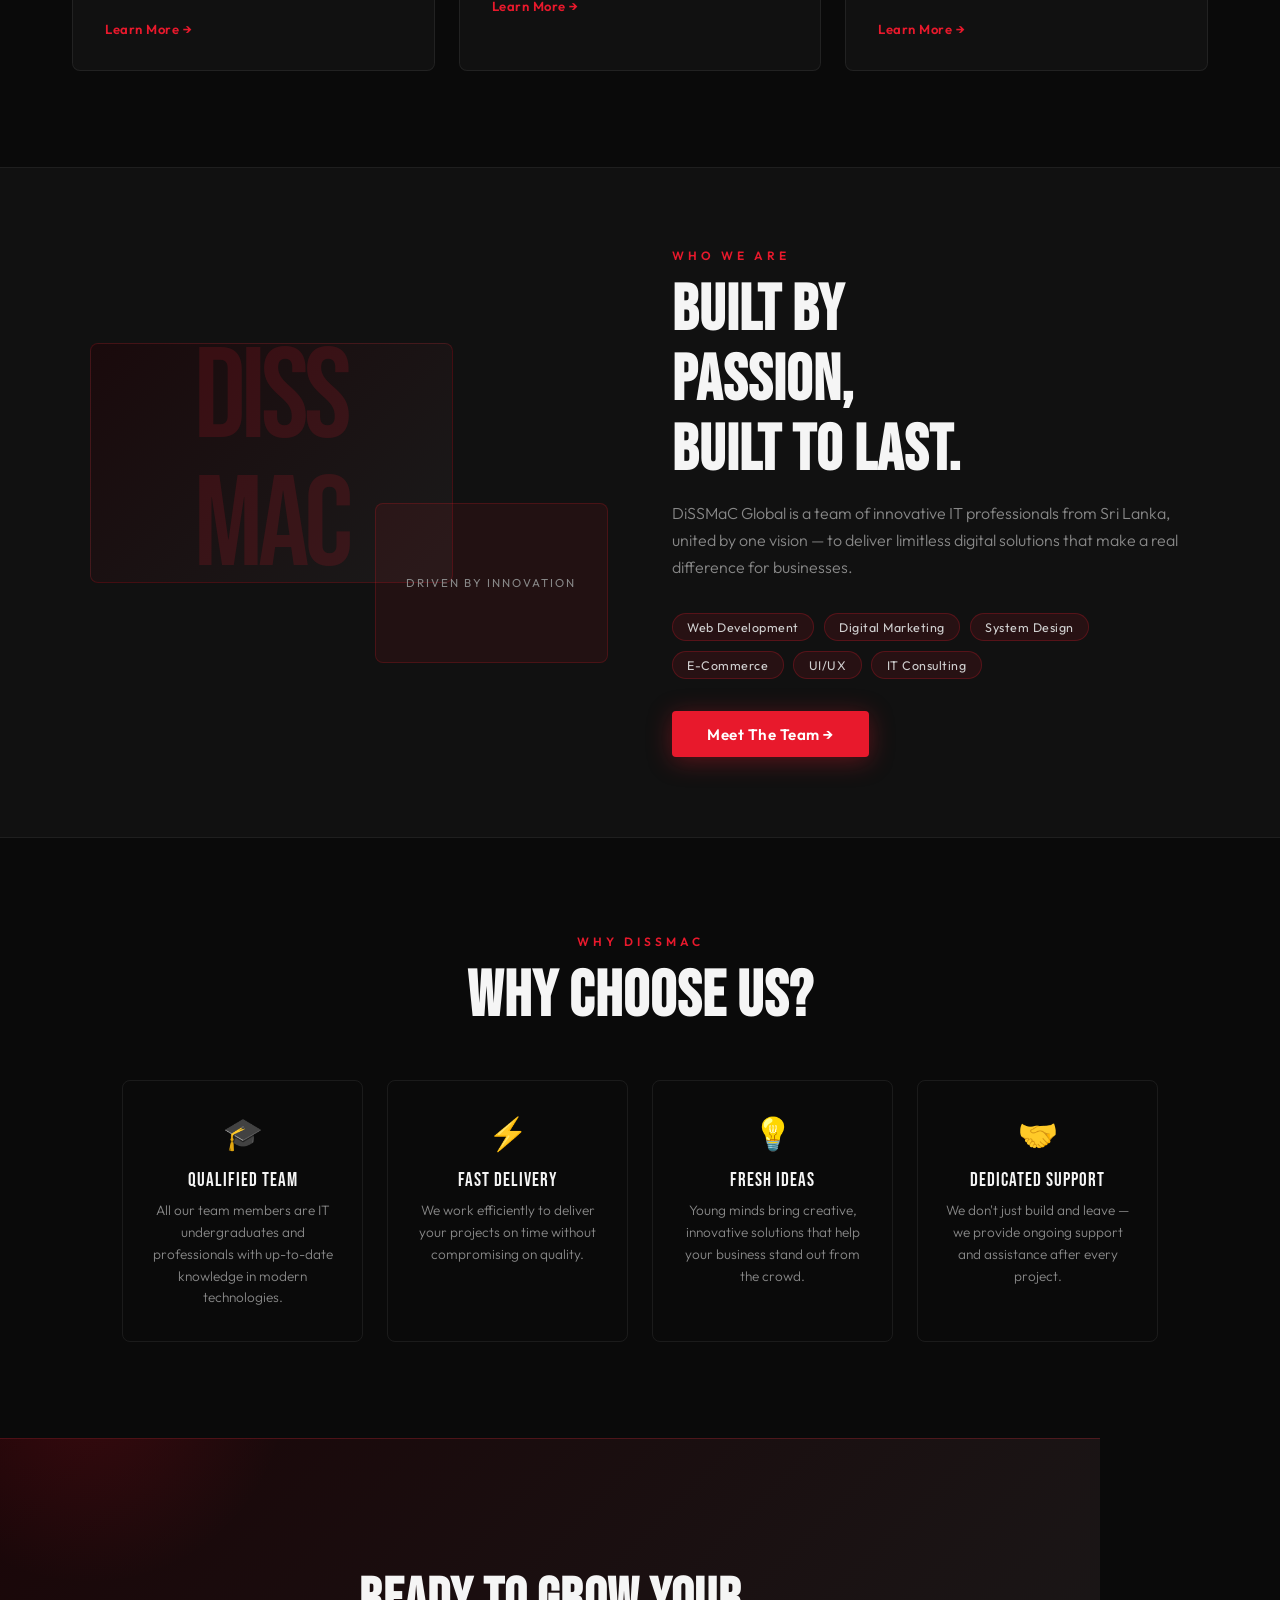
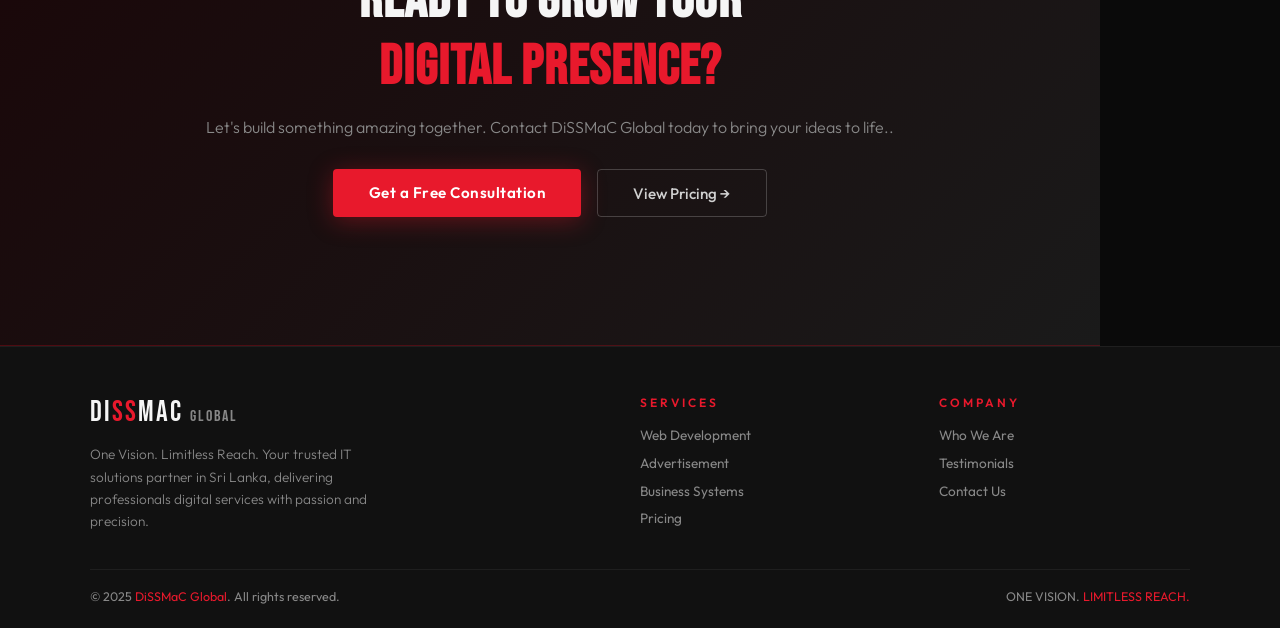
==== commit dd209cff: "Remove text-transform from hero-desc class Removed text-transform property from hero-desc class." ====
--- a/index.html
+++ b/index.html
@@ -270,7 +270,7 @@
       color: var(--grey);
       font-weight:300;
       letter-spacing:4px;
-      text-transform:uppercase;
+      
       animation: fadeUp .8s .35s both;
     }
 
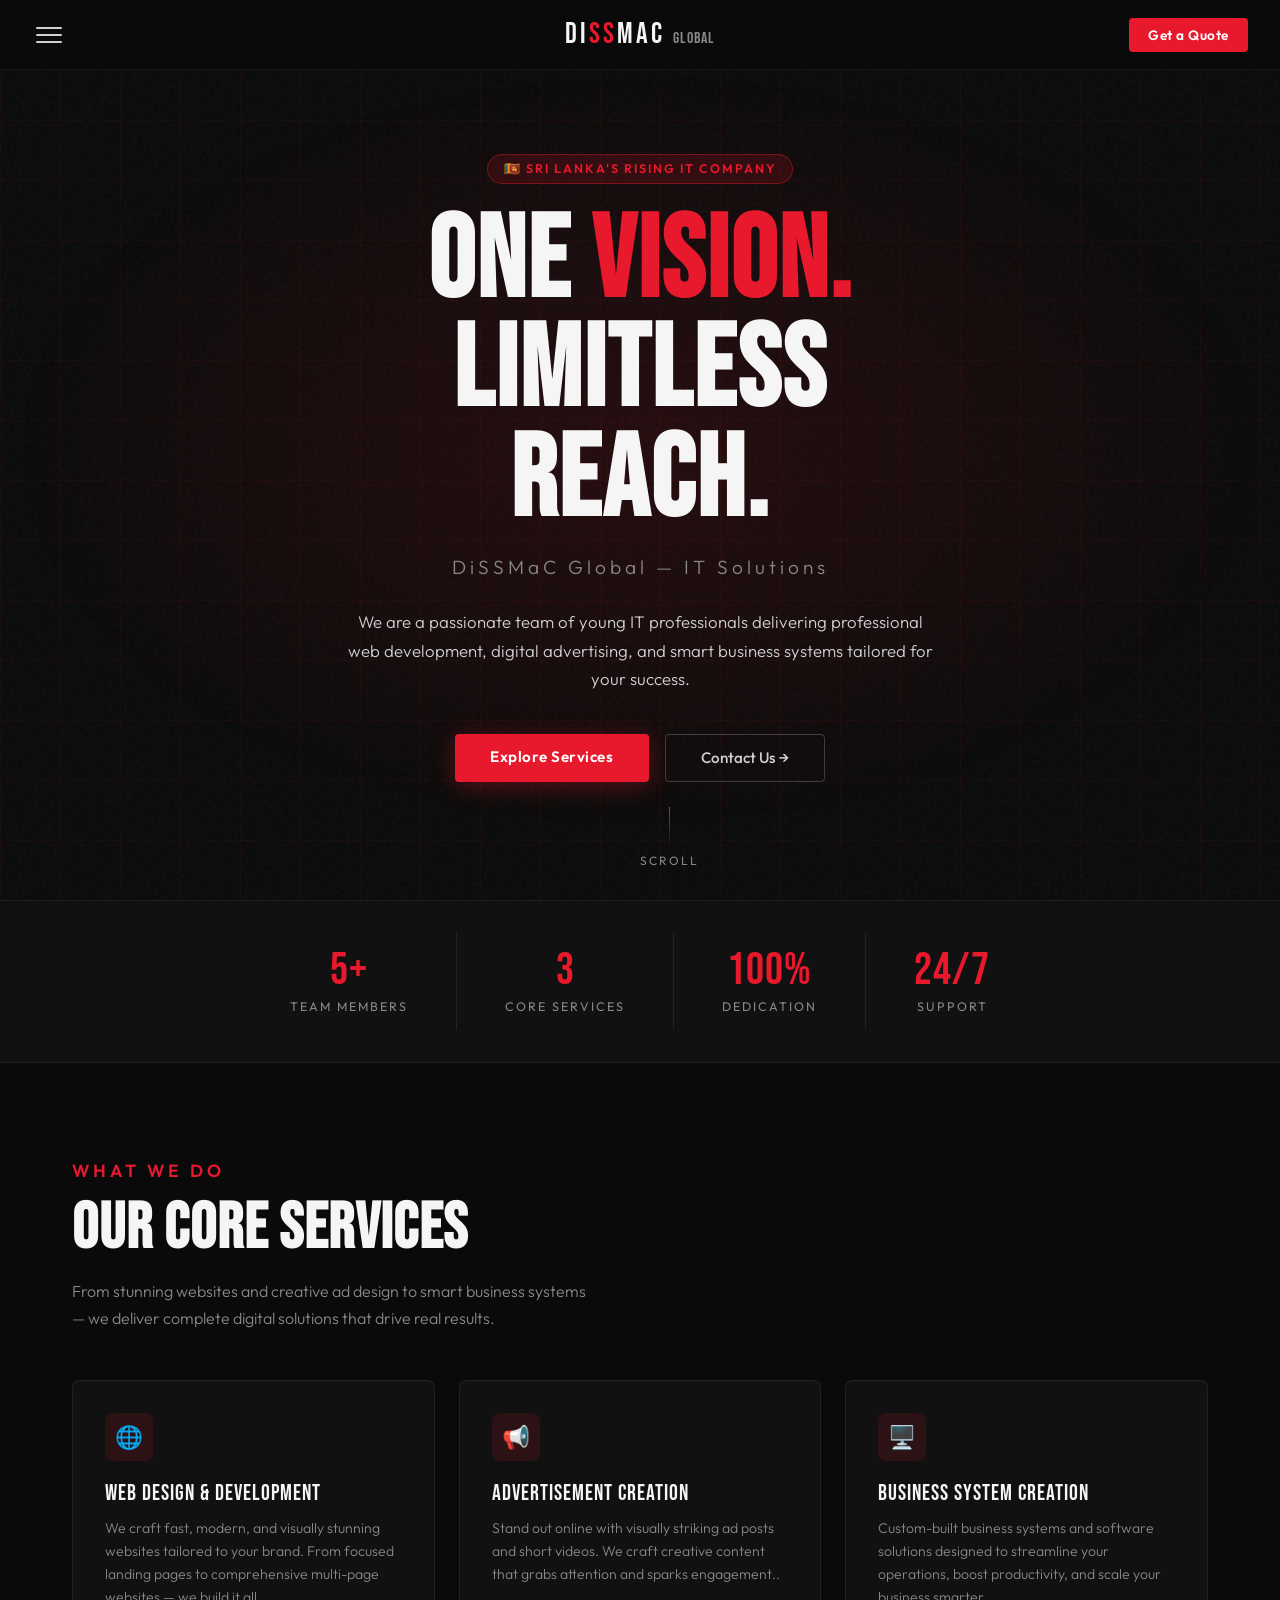
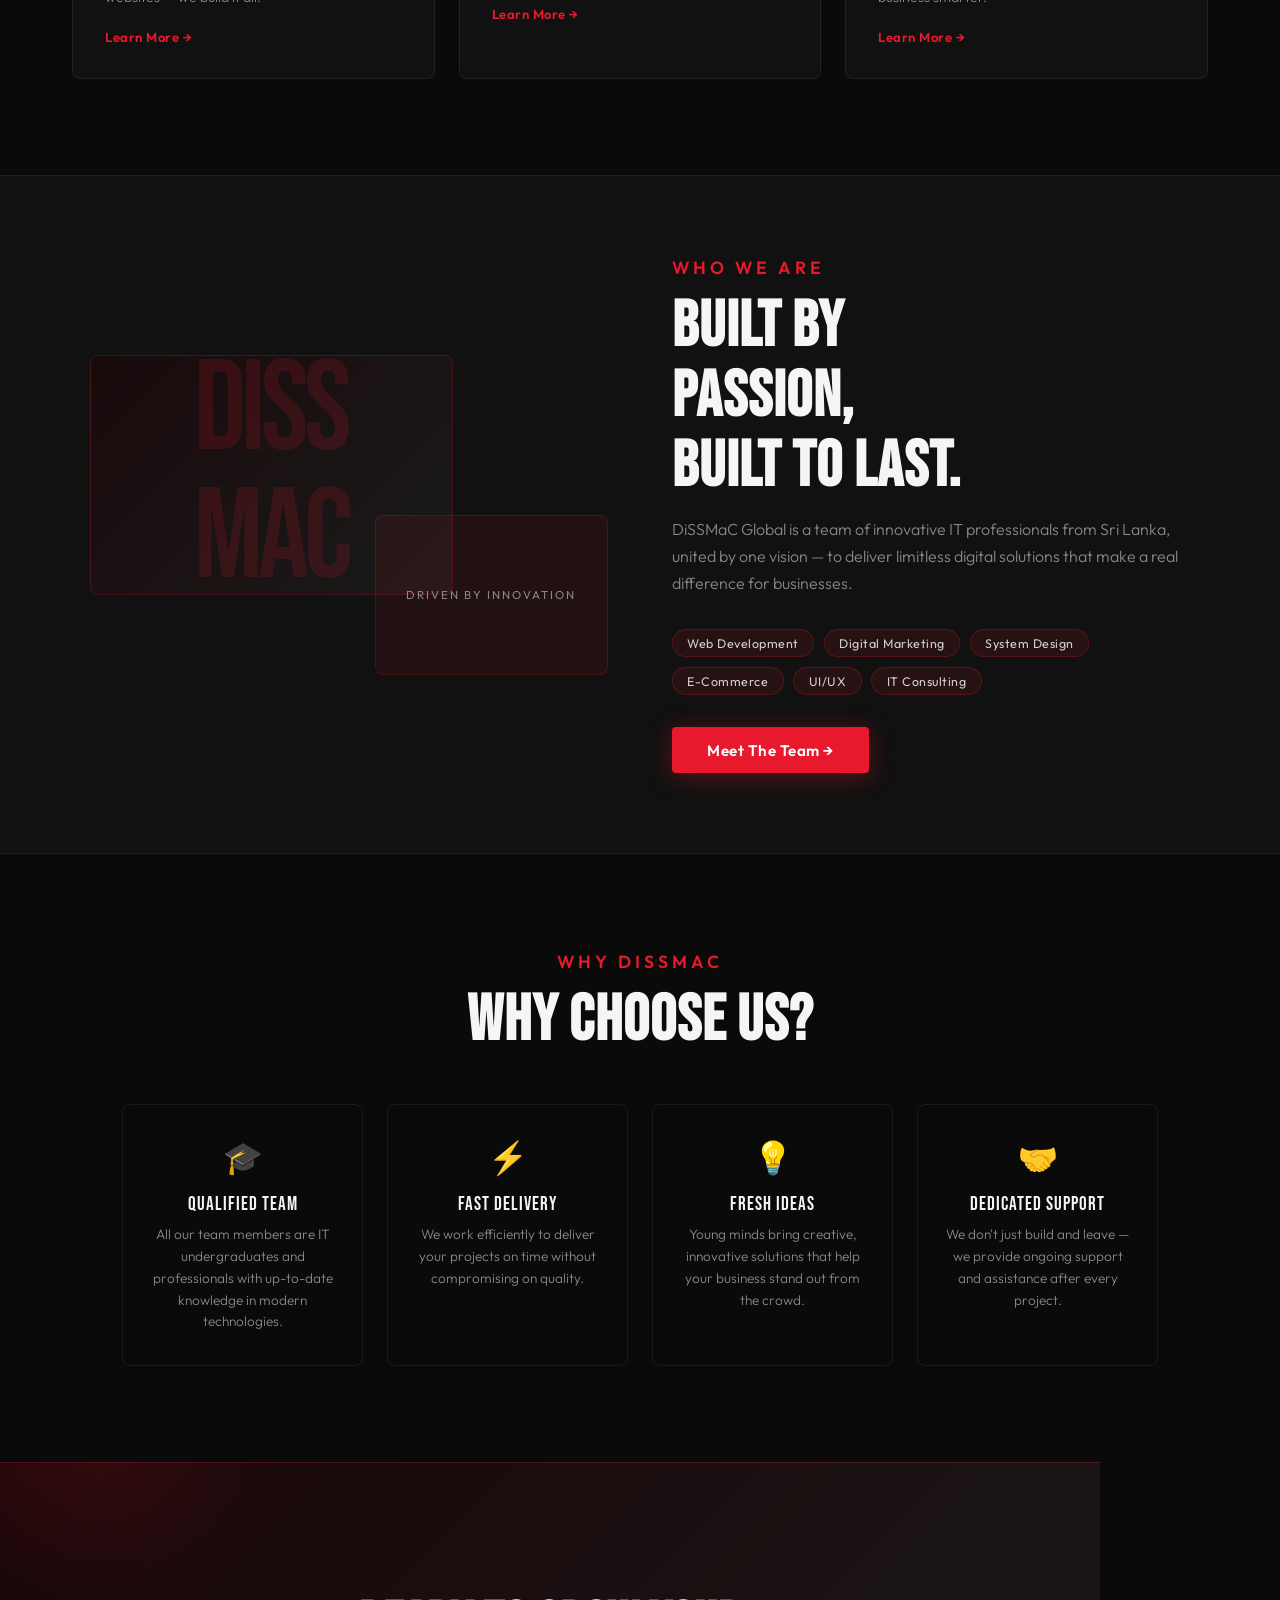
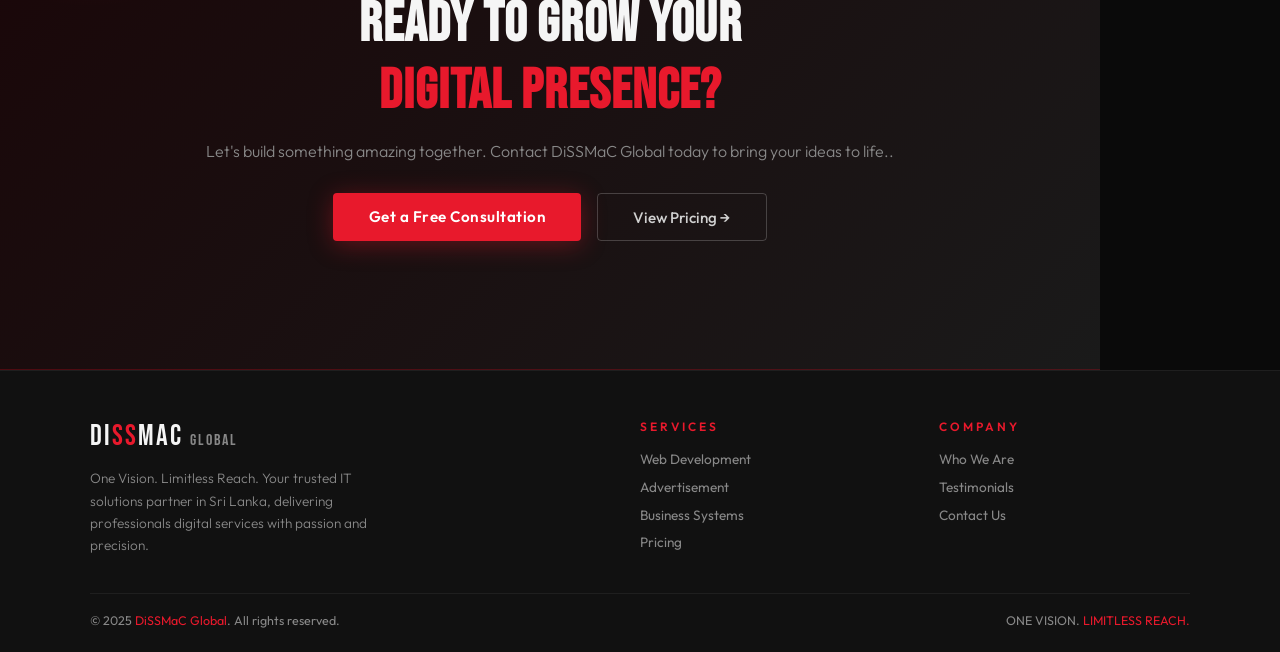
==== commit 0d1ab47f: "Update index.html" ====
--- a/index.html
+++ b/index.html
@@ -378,7 +378,7 @@
     }
 
     .section-label {
-      font-size:.75rem;
+      font-size:1.1rem;
       letter-spacing:4px;
       text-transform:uppercase;
       color: var(--red);
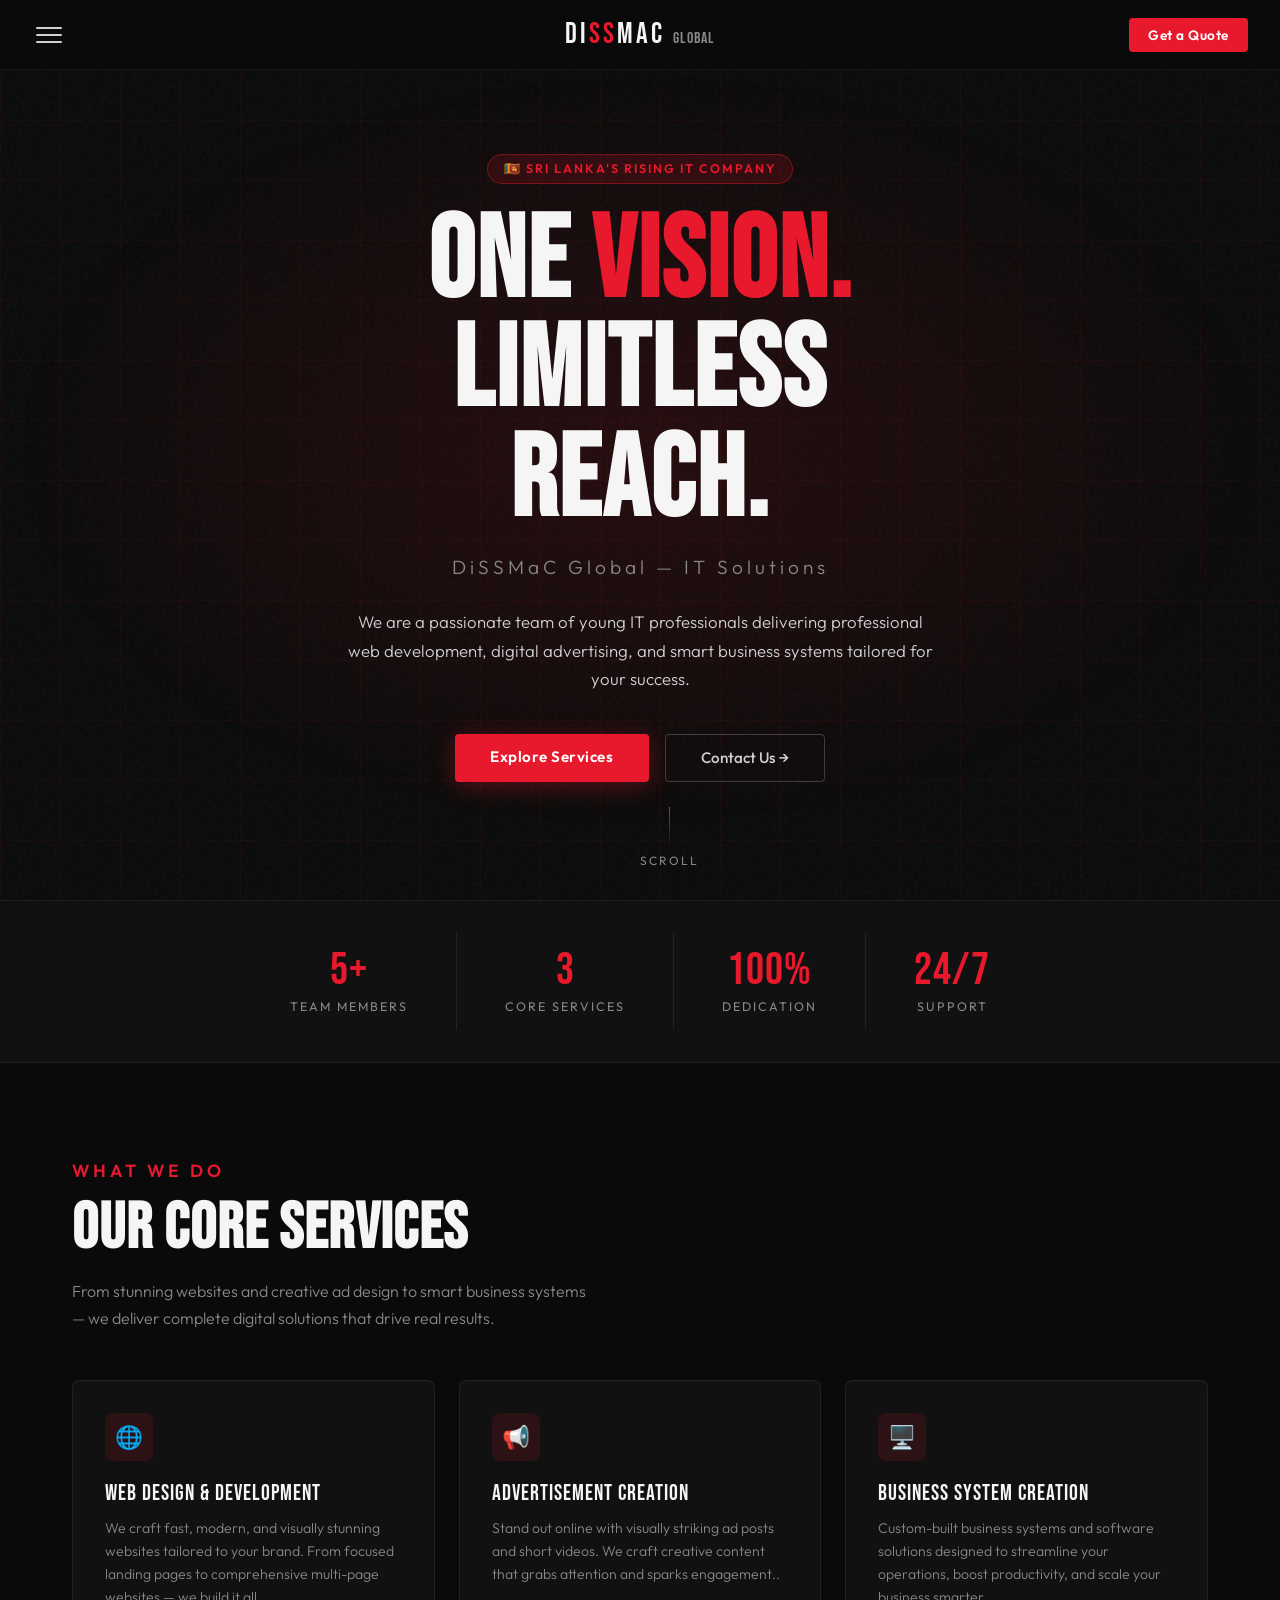
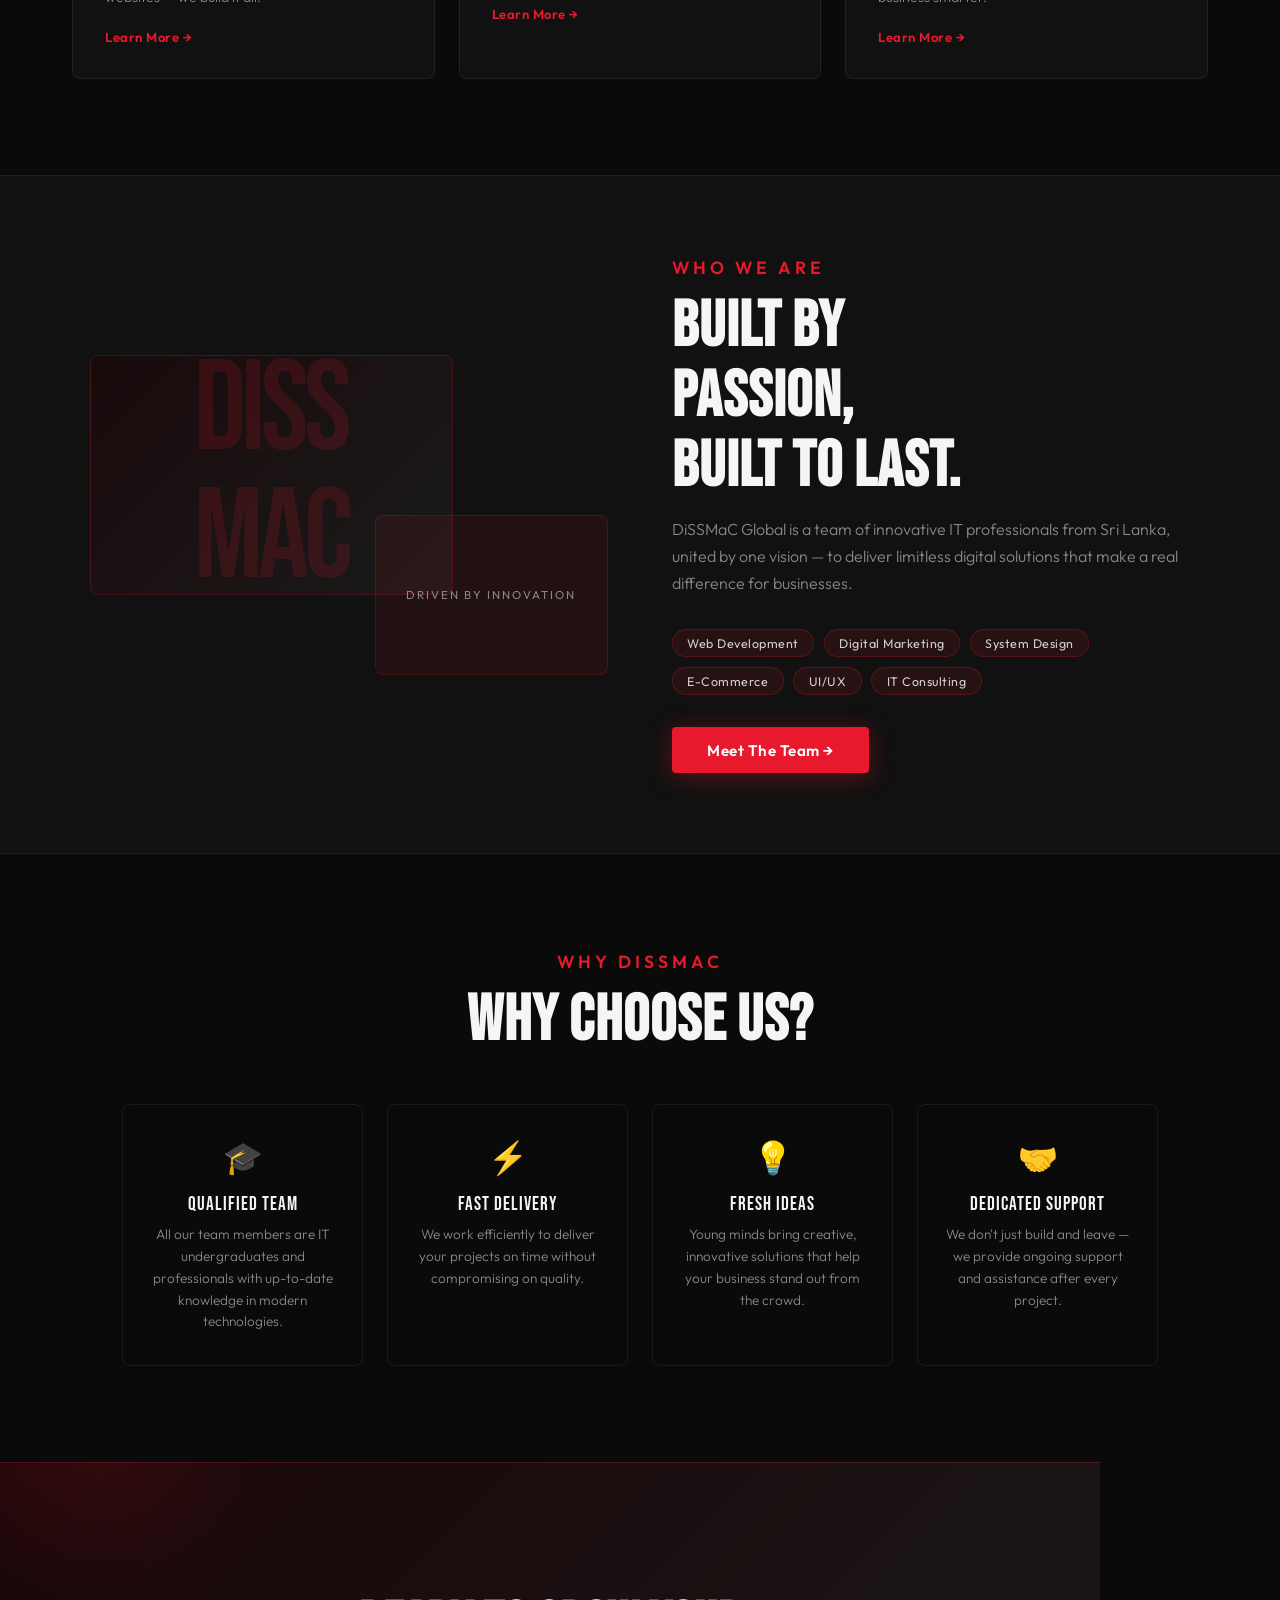
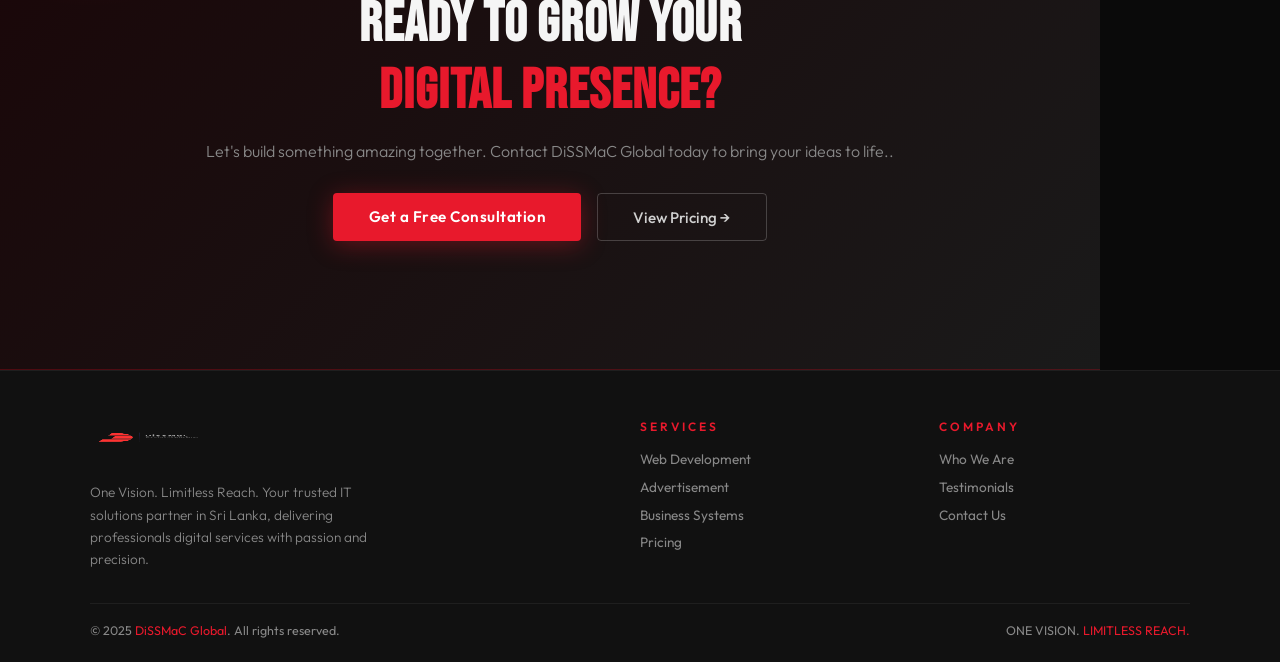
==== commit 895bdae1: "Update index.html" ====
--- a/index.html
+++ b/index.html
@@ -885,7 +885,7 @@
   <footer>
     <div class="footer-inner">
       <div class="footer-brand">
-        <div class="brand-name">Di<span>SS</span>MaC <span style="color:var(--grey);font-size:1rem;">Global</span></div>
+        <div class="brand-name"><img width="130vw" height="40vh" src="sslog.png"></div>
         <p>One Vision. Limitless Reach. Your trusted IT solutions partner in Sri Lanka, delivering professionals digital services with passion and precision.</p>
       </div>
       <div class="footer-col">
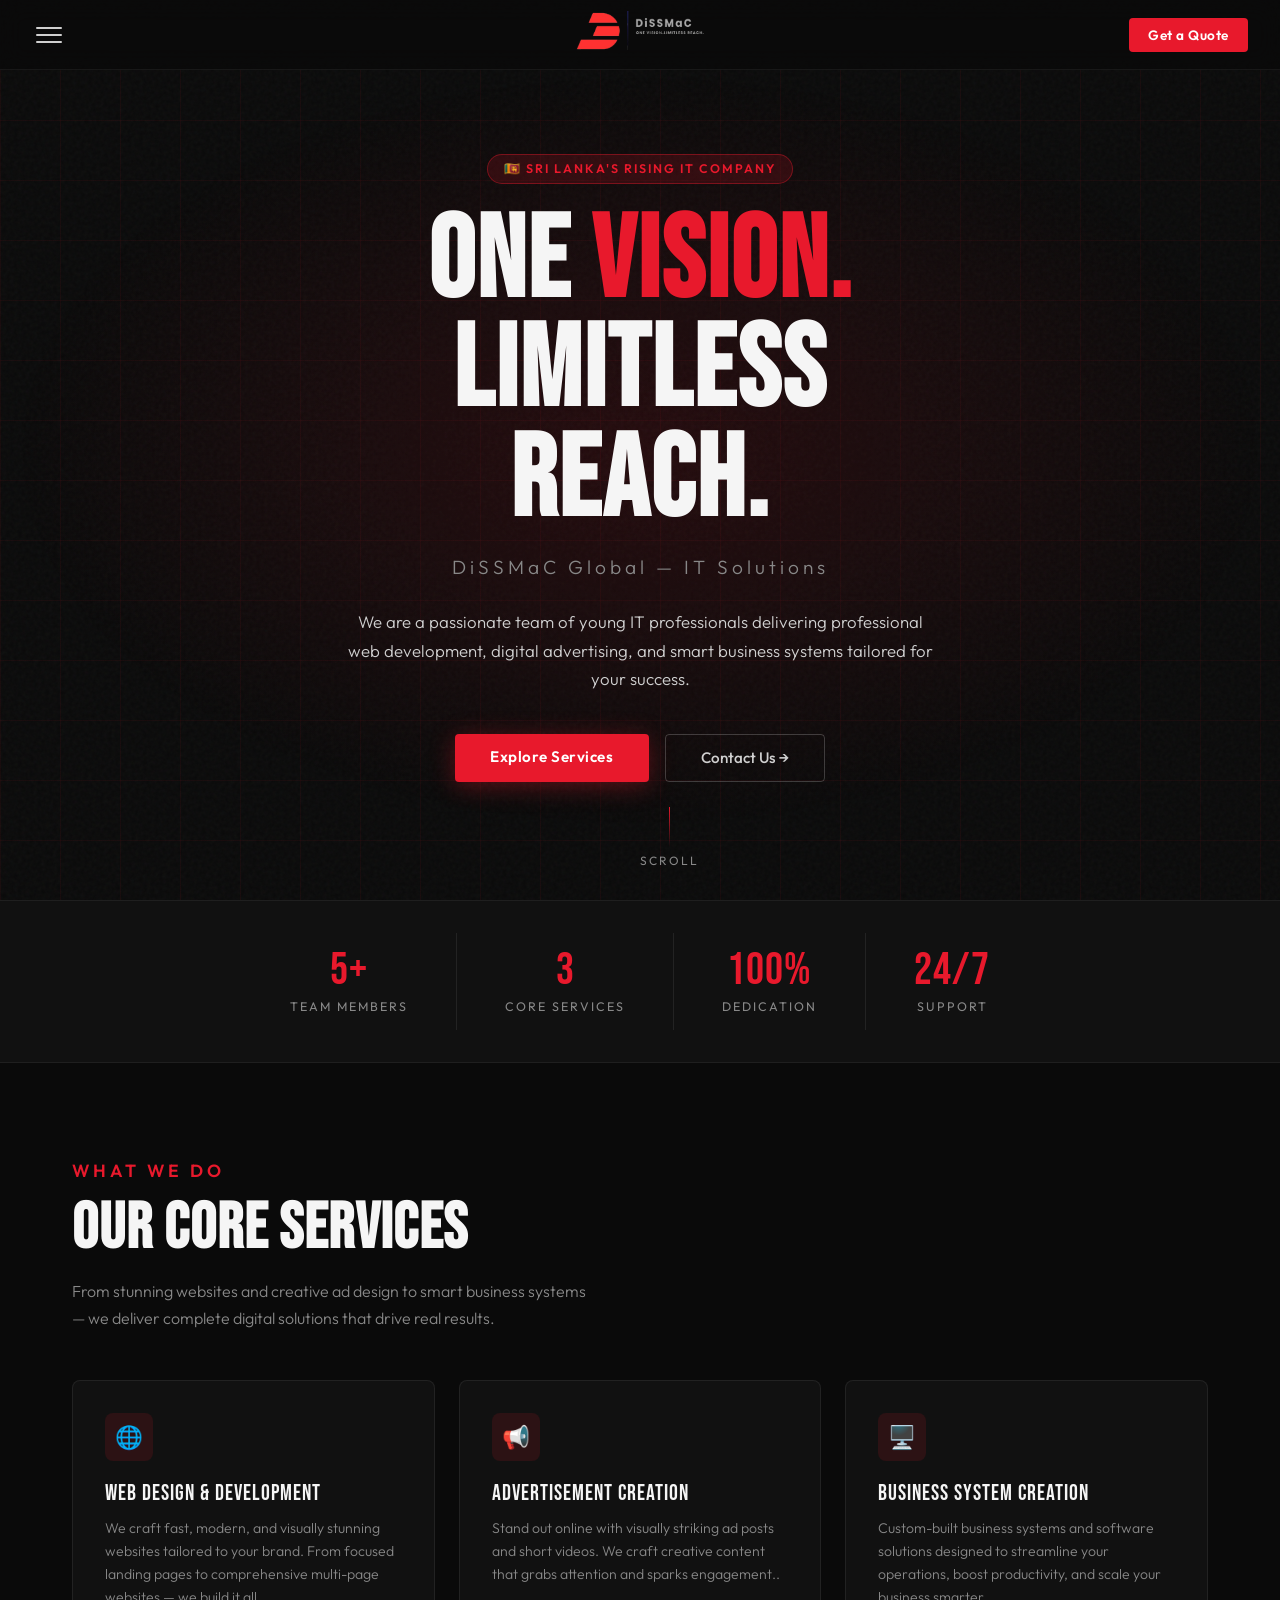
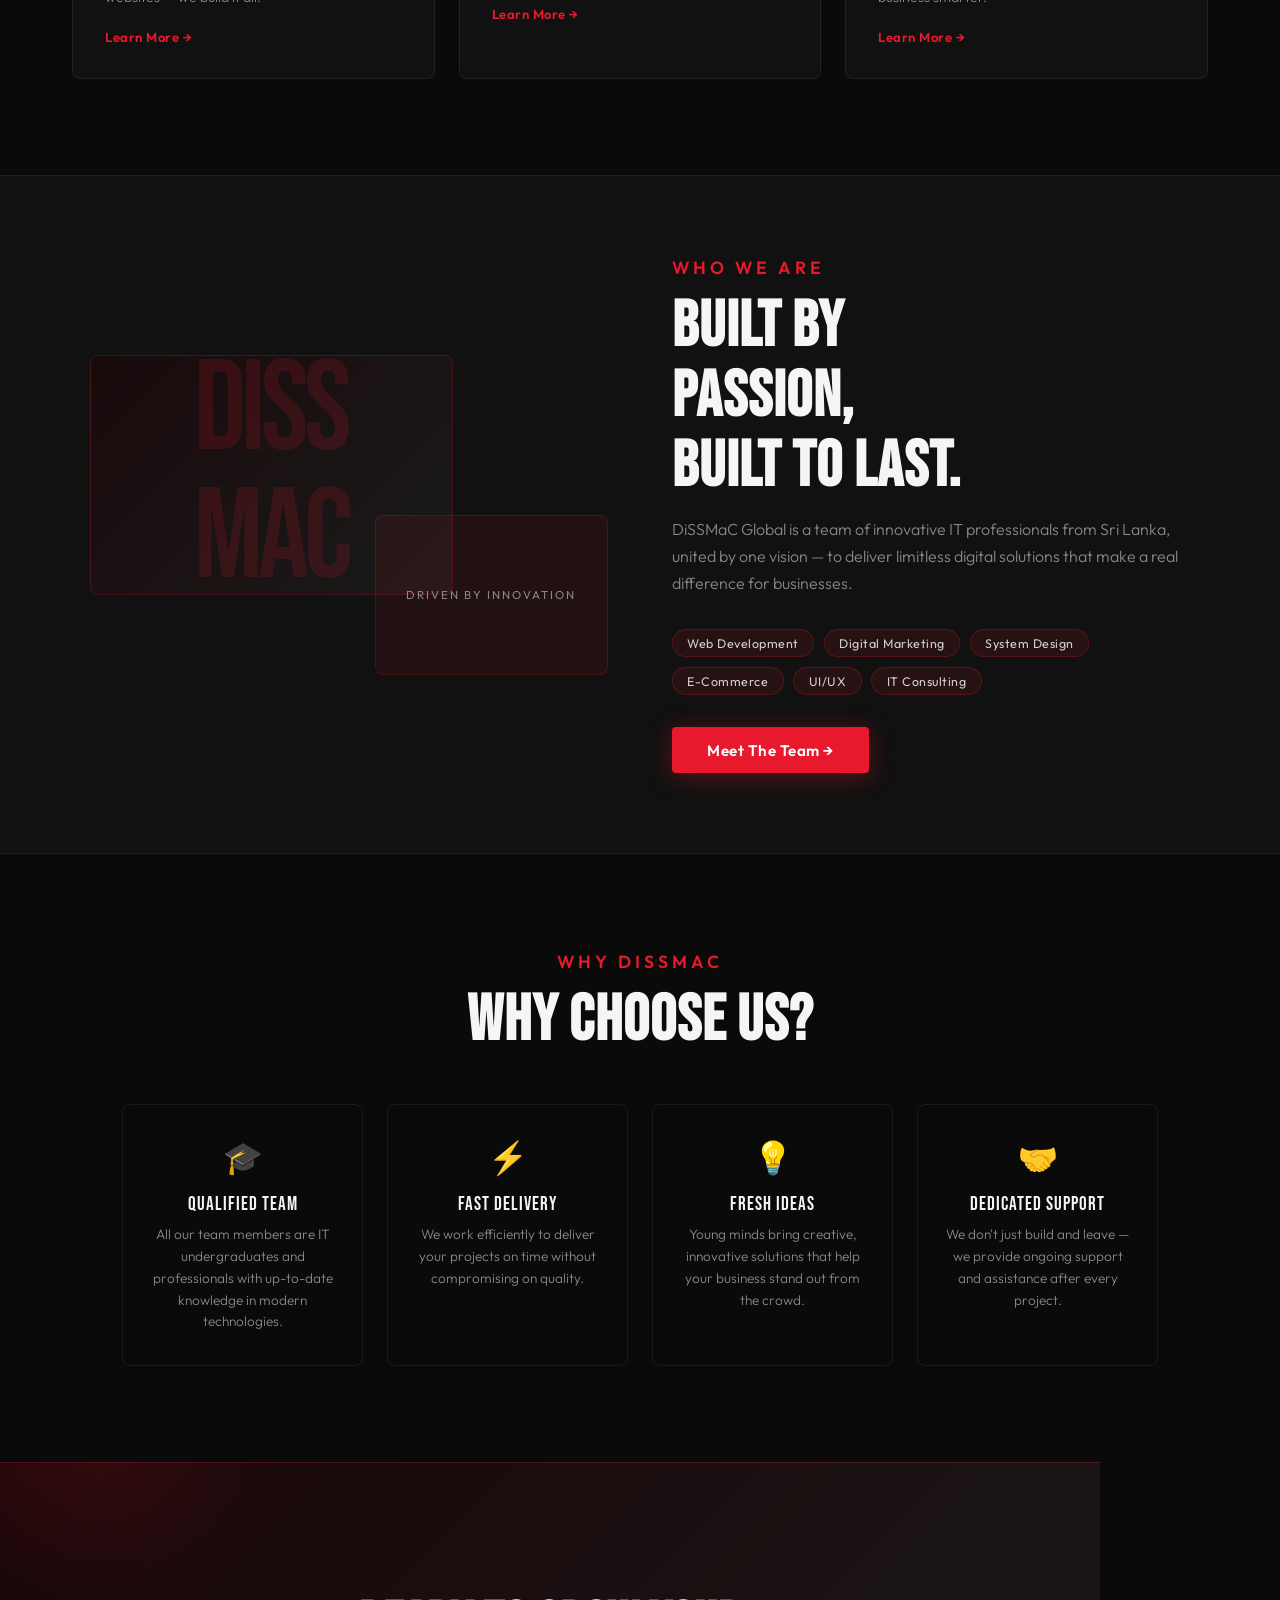
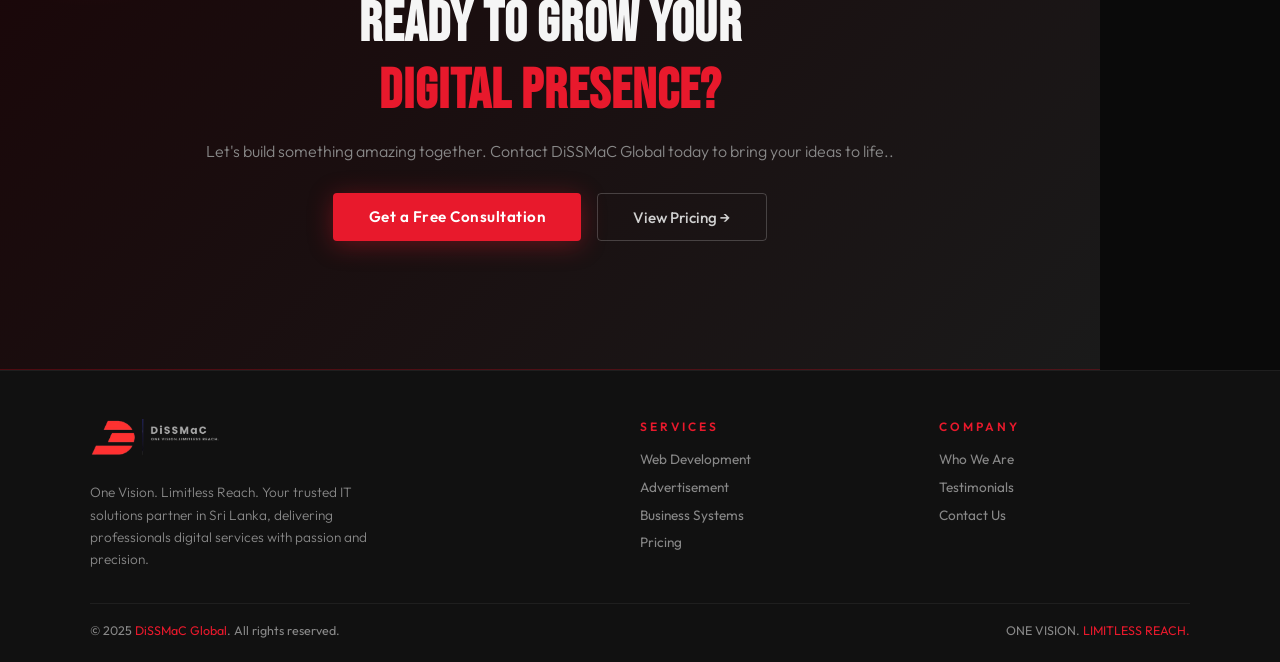
==== commit 9c28a022: "Update index.html" ====
--- a/index.html
+++ b/index.html
@@ -179,13 +179,10 @@
 
     .topbar-logo {
       position:absolute; left:50%; transform:translateX(-50%);
-      font-family: var(--font-head);
-      font-size: 1.8rem;
-      letter-spacing: 3px;
-      color: var(--white);
-    }
-    .topbar-logo span { color: var(--red); }
-
+     
+      
+    }
+    
     .topbar-cta {
       background: var(--red);
       color: #fff;
@@ -737,7 +734,7 @@
     <button id="hamburger" onclick="toggleSidebar()" aria-label="Menu">
       <span></span><span></span><span></span>
     </button>
-    <div class="topbar-logo">Di<span>SS</span>MaC <span style="color:var(--grey);font-size:1rem;letter-spacing:1px;">GLOBAL</span></div>
+    <div class="topbar-logo"><img width="130vw" height="43vh" margin-top="150vh" src="sslog.png"></div>
     <a href="contact.html" class="topbar-cta">Get a Quote</a>
   </header>
 
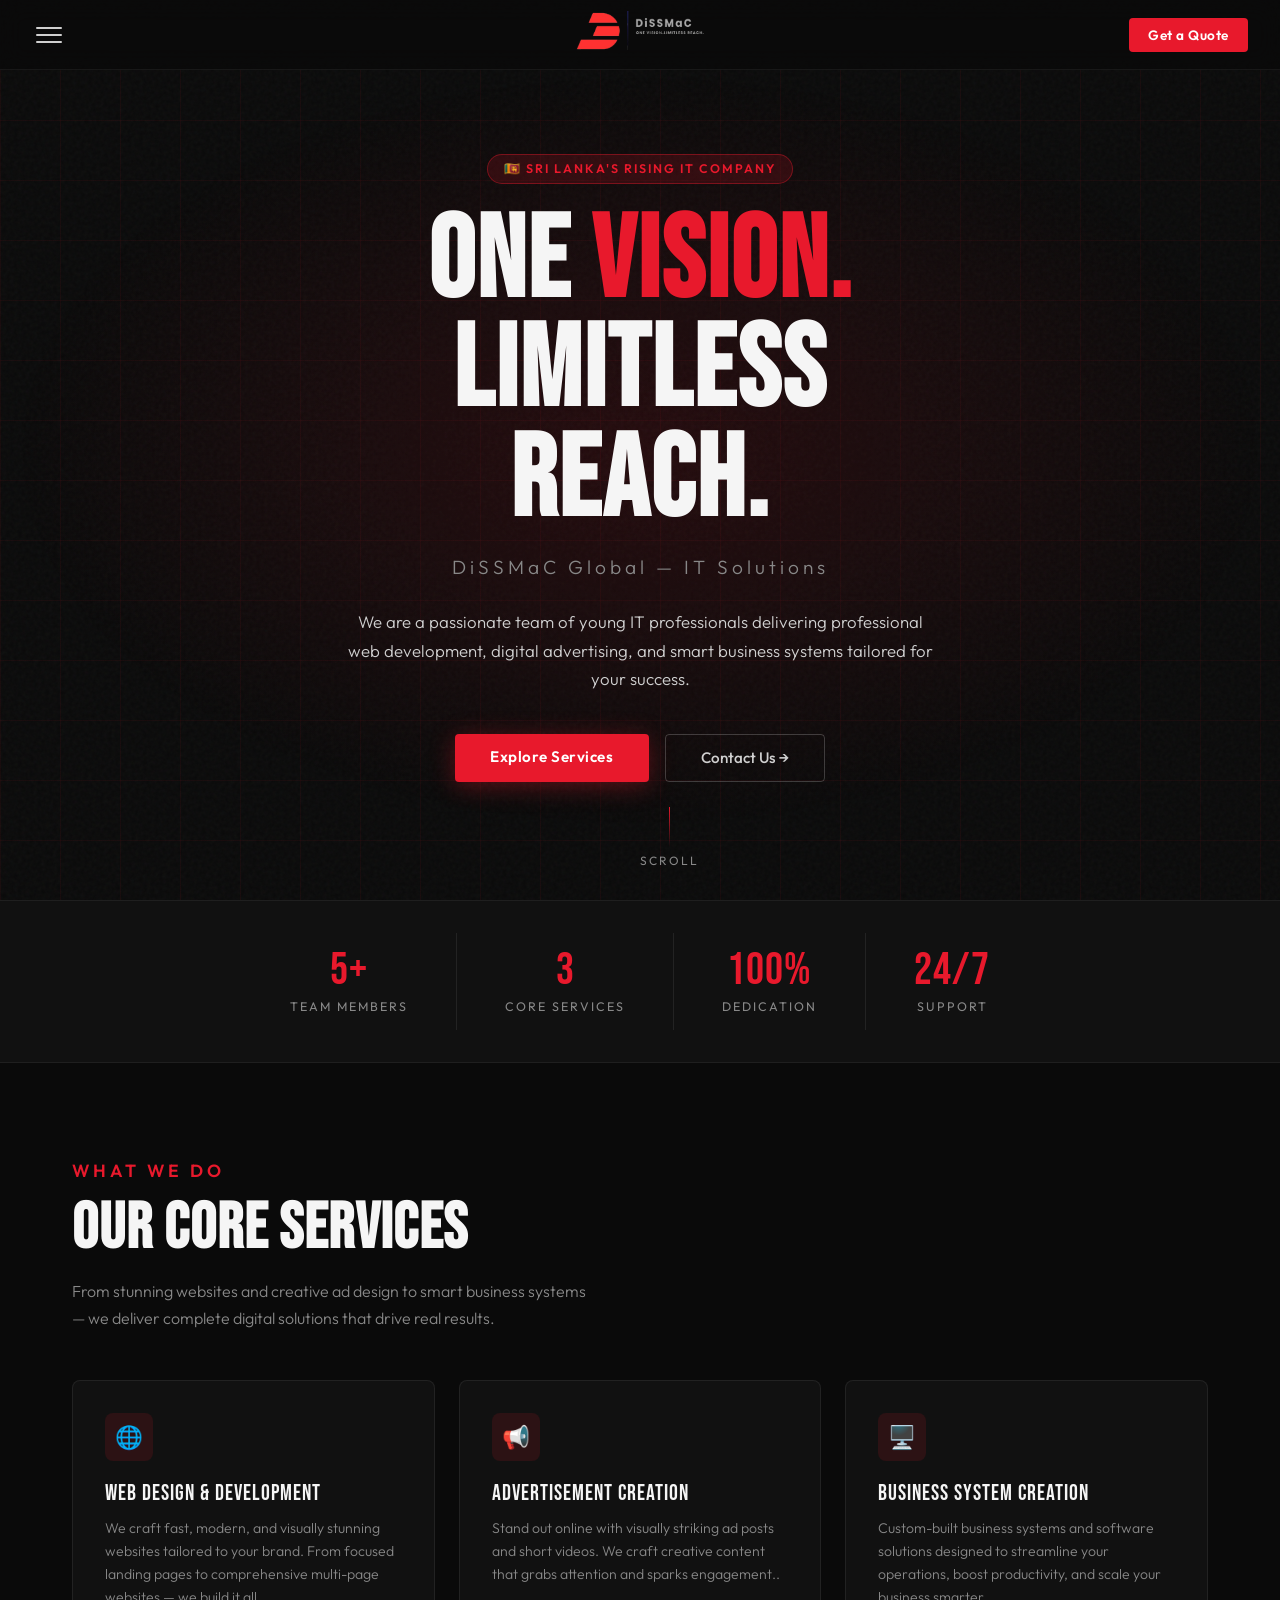
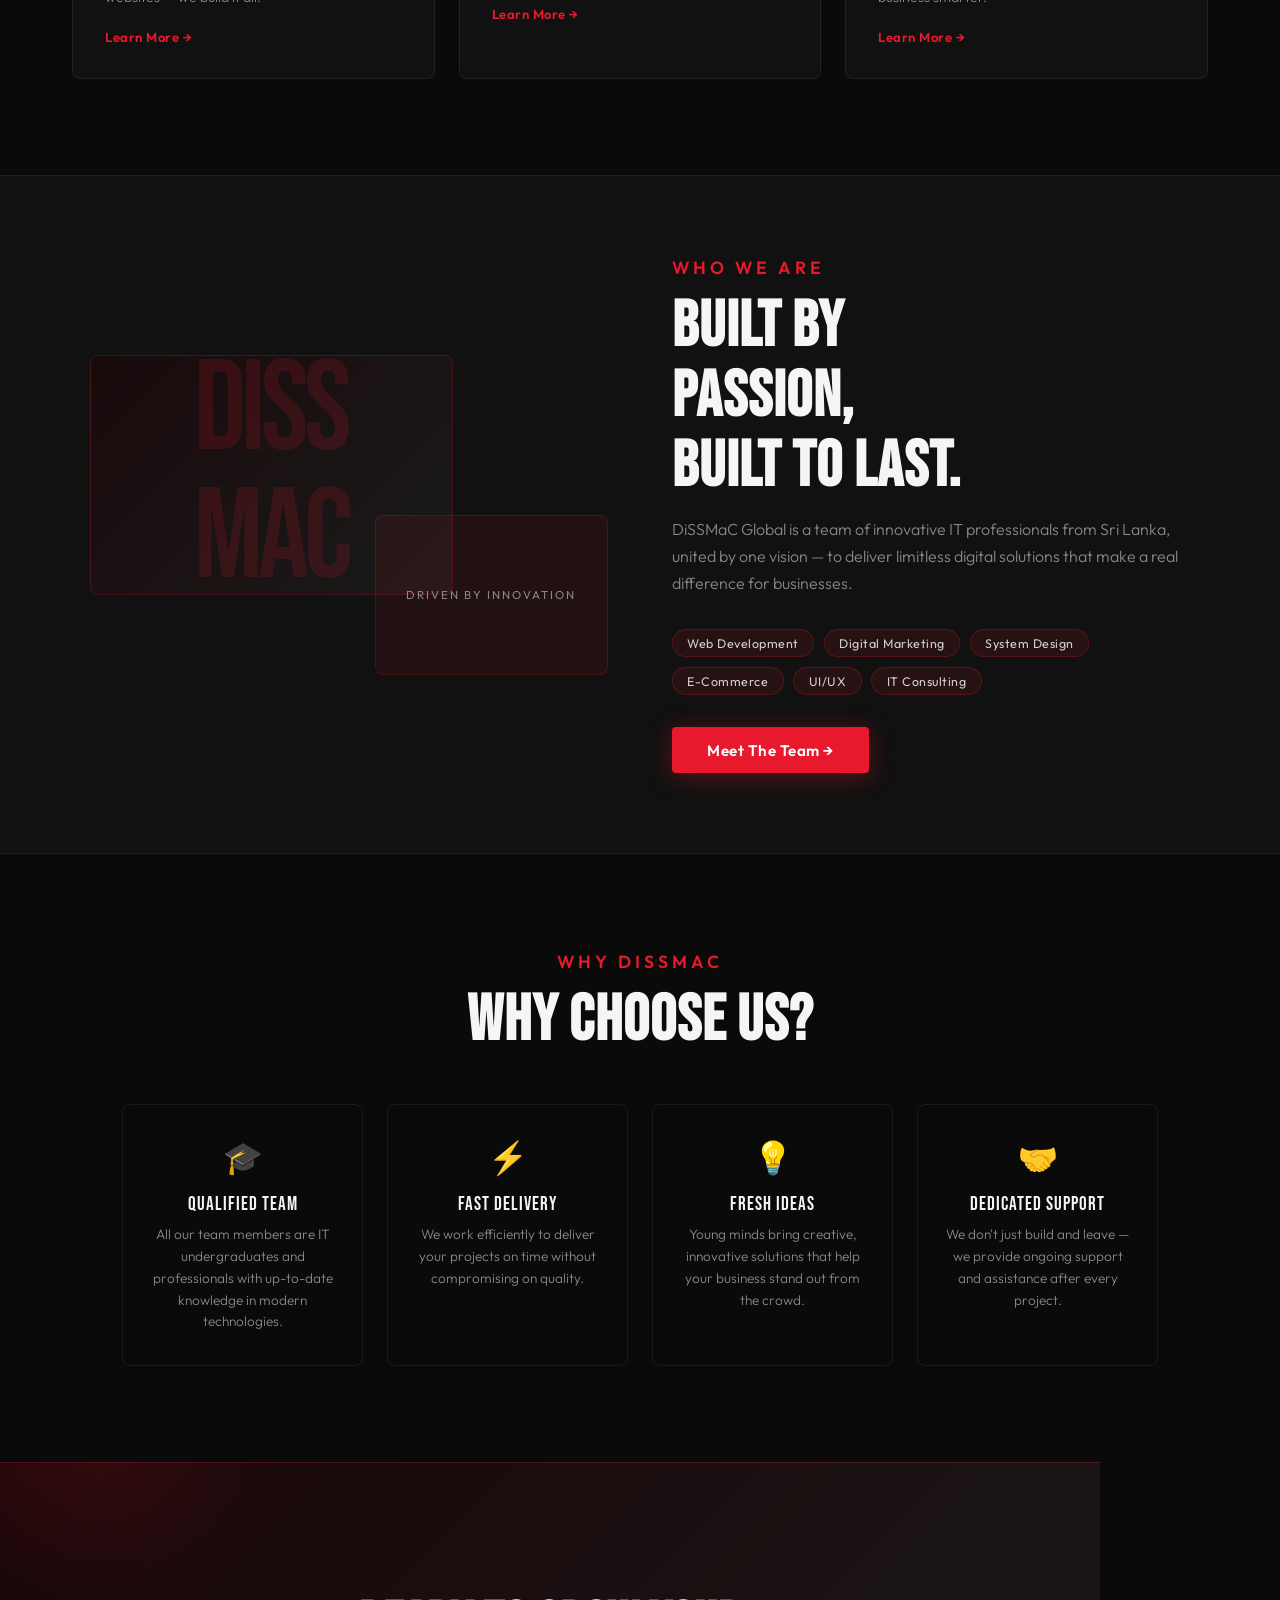
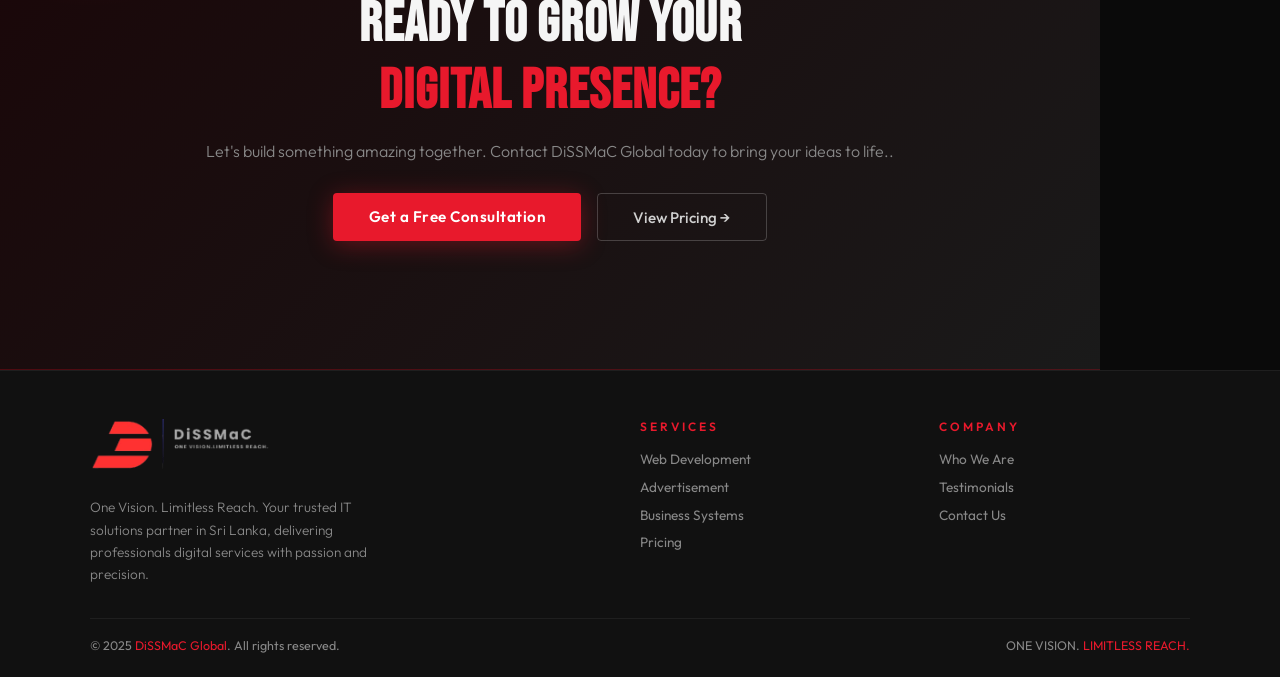
==== commit 2179ea08: "Adjust brand logo size in footer Updated the brand logo dimensions in the footer." ====
--- a/index.html
+++ b/index.html
@@ -882,7 +882,7 @@
   <footer>
     <div class="footer-inner">
       <div class="footer-brand">
-        <div class="brand-name"><img width="130vw" height="40vh" src="sslog.png"></div>
+        <div class="brand-name"><img width="180vw" height="55vh" src="sslog.png"></div>
         <p>One Vision. Limitless Reach. Your trusted IT solutions partner in Sri Lanka, delivering professionals digital services with passion and precision.</p>
       </div>
       <div class="footer-col">
